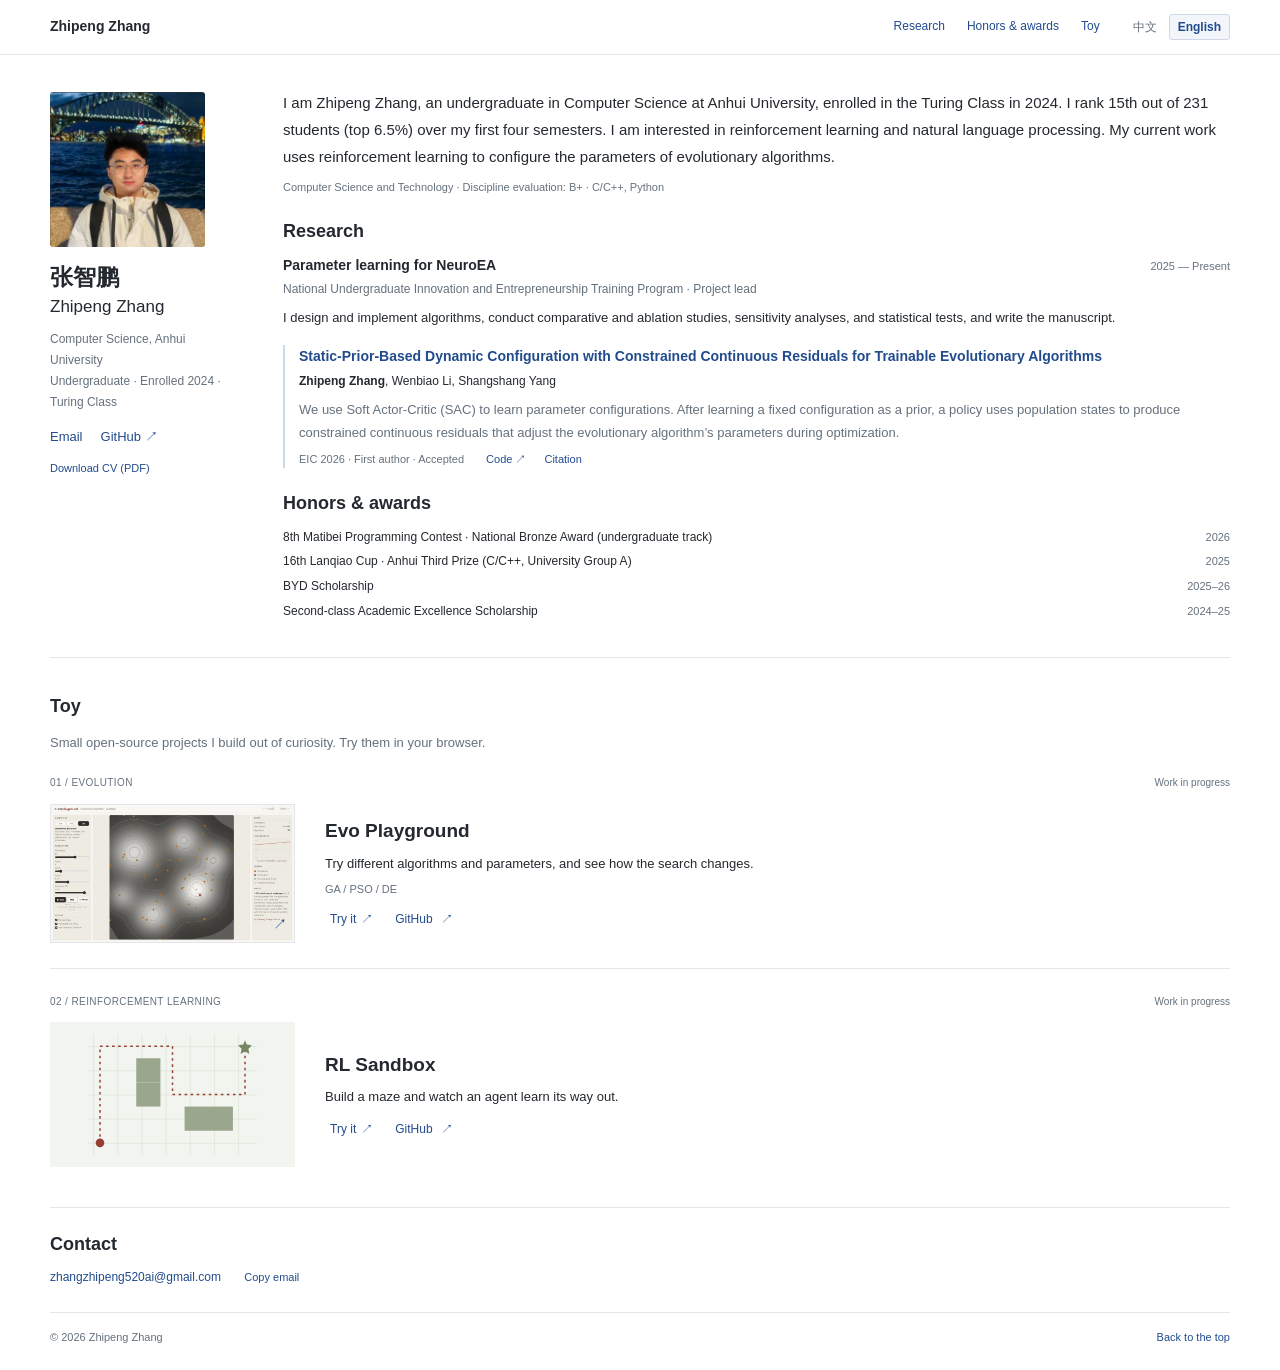
==== index.html @ 126d81da "Version portrait URL to refresh cached photos" ====
<!doctype html>
<html lang="zh-CN">
<head>
  <meta charset="utf-8">
  <meta name="viewport" content="width=device-width, initial-scale=1">
  <meta name="referrer" content="no-referrer">
  <meta http-equiv="Content-Security-Policy" content="default-src 'self'; script-src 'self'; style-src 'self'; img-src 'self' data:; font-src 'self'; connect-src 'none'; object-src 'none'; base-uri 'self'; form-action 'none'">
  <meta name="theme-color" content="#ffffff">
  <meta name="description" content="张智鹏，安徽大学计算机科学与技术专业本科生。研究兴趣为强化学习、进化计算与算法动态配置。">
  <meta property="og:title" content="张智鹏 · Zhipeng Zhang">
  <meta property="og:description" content="安徽大学本科生。强化学习、进化计算与算法动态配置。">
  <meta property="og:type" content="website">
  <title>张智鹏 · Zhipeng Zhang</title>
  <link rel="icon" type="image/svg+xml" href="assets/favicon.svg">
  <link rel="stylesheet" href="styles.css?v=20261019-copy">
  <script src="content.js?v=20261019-copy" defer></script>
  <script src="app.js?v=20261019-copy" defer></script>
</head>
<body id="top">
<a class="skip-link" href="#main" data-i18n="skip">跳到正文</a>
<header class="site-header"><div class="header-inner"><a href="#top" class="wordmark">Zhipeng Zhang</a><nav class="top-nav" aria-label="主导航" data-i18n-aria="navLabel"><a href="#research" data-i18n="navResearch">研究</a><a href="#journey" data-i18n="honorsTitle">荣誉与奖励</a><a href="#open-source" data-i18n="navOpenSource">Toy</a></nav><div class="language-switch" role="group" aria-label="语言 / Language"><button id="lang-zh" type="button" aria-pressed="false" lang="zh-CN">中文</button><button id="lang-en" type="button" aria-pressed="false" lang="en">English</button></div></div></header>
<main id="main" class="page-shell">
<div class="academic-overview">
<aside class="profile"><img src="assets/sydney.webp?v=3ae06d93da29" width="640" height="640" alt="张智鹏" class="portrait"><h1>张智鹏 <span>Zhipeng Zhang</span></h1><p data-i18n="profileRole">安徽大学 · 计算机科学与技术<br>2024 级本科生 · 图灵班</p><div class="profile-links"><a href="mailto:zhangzhipeng520ai@gmail.com">Email</a><a href="https://github.com/thinker-zzp" target="_blank" rel="noopener noreferrer">GitHub ↗</a></div><p class="cv-note"><a href="assets/cv.pdf" download="Zhipeng_Zhang_CV.pdf" data-i18n="cvDownload">下载简历（PDF）</a></p></aside>
<div class="academic-content">
<section id="about" aria-label="About"><p class="bio" data-i18n="compactBio">我是张智鹏，安徽大学计算机科学与技术专业 2024 级图灵班本科生，前四学期专业排名 15/231（前 6.5%）。我对强化学习和自然语言处理感兴趣，目前主要研究如何用强化学习为进化算法配置参数。</p><p class="minor" data-i18n="compactEducation">安徽大学计算机科学与技术学科评估 B+ · C/C++、Python</p></section>
<section id="research" class="chapter" aria-labelledby="research-title"><h2 id="research-title" data-i18n="researchTitle">科研经历</h2><div class="research-heading"><h3 data-i18n="projectTitle">类神经网络演化算法的参数学习研究</h3><span data-i18n="projectDate">2025 — 至今</span></div><p class="project-meta" data-i18n="projectDetail">国家级大学生创新创业训练计划项目 · 项目负责人</p><p data-i18n="compactResearch">我负责算法设计、实现与实验评估，开展对照与消融实验、参数敏感性分析及统计检验，并完成论文写作。</p>
<article id="paper-eic" class="publication-note"><h3 class="paper-title">Static-Prior-Based Dynamic Configuration with Constrained Continuous Residuals for Trainable Evolutionary Algorithms</h3><p class="authors"><strong>Zhipeng Zhang</strong>, Wenbiao Li, Shangshang Yang</p><p class="paper-summary" data-i18n="paperSummary">使用 Soft Actor-Critic（SAC）学习参数配置：先学习固定参数作为先验，再根据种群状态输出受约束的连续残差，在运行中动态调整进化算法的参数。</p><div class="paper-bottom"><span class="paper-status" data-i18n="paperStatus">EIC 2026 · 第一作者 · 已录用</span><div class="publication-links"><a href="https://github.com/thinker-zzp/CCR-DC" target="_blank" rel="noopener noreferrer"><span data-i18n="paperCode">代码</span> ↗</a><button type="button" id="citation-open" data-i18n="citationButton">引用信息</button></div></div></article></section>
<section id="journey" class="chapter" aria-labelledby="honors-title"><h2 id="honors-title" data-i18n="honorsTitle">荣誉与奖励</h2><ul class="compact-awards"><li><span data-i18n="awardMatibei">第八届码蹄杯程序设计大赛 · 国赛铜奖（本科院校赛道）</span><time>2026</time></li><li><span data-i18n="awardLanqiao">第十六届蓝桥杯 · 安徽赛区三等奖（C/C++ 大学 A 组）</span><time>2025</time></li><li><span data-i18n="awardByd">比亚迪奖学金</span><time>2025–26</time></li><li><span data-i18n="awardAcademic">学习优秀二等奖学金</span><time>2024–25</time></li></ul></section>
</div></div>
    <section id="open-source" class="chapter" aria-labelledby="open-source-title">
      <div class="chapter-label"><h2 id="open-source-title" data-i18n="openSourceTitle">Toy</h2></div>
      <div class="chapter-content">
        <p class="open-source-intro" data-i18n="openSourceIntro">一些出于兴趣做的开源小项目，可以直接在浏览器里试用。</p>
        <article class="work-entry playground-work">
          <div class="work-kicker"><span>01 / EVOLUTION</span><span class="work-progress" data-i18n="evoStatus">持续改进中</span></div>
          <div class="playground-layout">
            <a class="playground-preview" href="https://thinker-zzp.github.io/evo-playground/" aria-label="打开 Evo Playground 演示" data-i18n-aria="evoOpen"><img src="assets/evo-playground.webp" width="960" height="540" loading="lazy" decoding="async" alt="Evo Playground 的算法演示界面" data-i18n-alt="evoImageAlt"><span class="preview-arrow" aria-hidden="true">↗</span></a>
            <div class="playground-copy">
              <h3 class="work-title">Evo Playground</h3>
              <p class="work-description" data-i18n="evoDescription">换个算法，调调参数，看看搜索过程有什么不同。</p>
              <p class="work-meta">GA / PSO / DE</p>
              <div class="work-links"><a class="demo-link" href="https://thinker-zzp.github.io/evo-playground/"><span data-i18n="evoDemo">试一试</span><span aria-hidden="true">↗</span></a><a href="https://github.com/thinker-zzp/evo-playground" target="_blank" rel="noopener noreferrer">GitHub <span aria-hidden="true">↗</span></a></div>
            </div>
          </div>
        </article>
        <article id="rl-game" class="work-entry rl-work">
          <div class="work-kicker"><span>02 / REINFORCEMENT LEARNING</span><span class="work-progress" data-i18n="rlStatus">持续改进中</span></div>
          <div class="rl-game-layout">
            <a class="rl-preview" href="https://thinker-zzp.github.io/rl-sandbox/" aria-label="打开 RL Sandbox" data-i18n-aria="rlOpen"><svg viewBox="0 0 240 168" aria-hidden="true"><defs><pattern id="rl-grid" width="28" height="28" patternUnits="userSpaceOnUse"><path d="M28 0H0V28" fill="none" stroke="#d0d6c6" stroke-width="1"/></pattern></defs><rect x="22" y="14" width="196" height="140" fill="url(#rl-grid)"/><g fill="#9ba78d"><rect x="78" y="42" width="28" height="28"/><rect x="78" y="70" width="28" height="28"/><rect x="134" y="98" width="56" height="28"/></g><path d="M36 140V28H120V84H204V28" fill="none" stroke="#973e32" stroke-width="1.7" stroke-dasharray="3 4"/><circle cx="36" cy="140" r="5" fill="#973e32"/><path d="m204 21 2 5 6 1-4 4 1 6-5-3-5 3 1-6-4-4 6-1z" fill="#788763"/></svg></a>
            <div><h3 class="work-title">RL Sandbox</h3><p class="work-description" data-i18n="rlDescription">搭个迷宫，看智能体一步步学会走出去。</p><div class="work-links"><a class="demo-link" href="https://thinker-zzp.github.io/rl-sandbox/"><span data-i18n="evoDemo">试一试</span><span aria-hidden="true">↗</span></a><a href="https://github.com/thinker-zzp/rl-sandbox" target="_blank" rel="noopener noreferrer">GitHub <span aria-hidden="true">↗</span></a></div></div>
          </div>
        </article>
      </div>
    </section>

<section id="contact"><h2 data-i18n="contactTitle">联系</h2><p><a href="mailto:zhangzhipeng520ai@gmail.com">zhangzhipeng520ai@gmail.com</a> <button type="button" id="copy-email" data-i18n="copyEmail">复制邮箱</button></p></section></main><footer class="site-footer page-shell">© <span data-current-year>2026</span> Zhipeng Zhang <a href="#top" data-i18n="backTop">回到开头</a></footer>  <dialog id="citation-dialog" aria-labelledby="citation-title"><div class="dialog-heading"><h2 id="citation-title" data-i18n="citationTitle">引用信息</h2><button id="citation-close" type="button" aria-label="关闭" data-i18n-aria="closeDialog">×</button></div><p class="citation-note" data-i18n="citationNote">论文已录用，卷页与 DOI 将在正式出版后补充。</p><pre id="citation-text" tabindex="0">Zhang, Z., Li, W., &amp; Yang, S. (2026). Static-Prior-Based Dynamic Configuration with Constrained Continuous Residuals for Trainable Evolutionary Algorithms. EIC 2026. Accepted.</pre><button class="solid-button" type="button" id="copy-citation" data-i18n="copyCitation">复制引用</button></dialog>
  <div class="toast" id="toast" role="status" aria-live="polite"></div>
</body>
</html>
---- styles.css ----
:root{--ink:#24292f;--muted:#65717d;--accent:#224b8d;--line:#e2e6ea;--paper:#fff;--sans:Arial,"Microsoft YaHei","PingFang SC",sans-serif}*{box-sizing:border-box}html{scroll-behavior:smooth;scroll-padding-top:65px}body{margin:0;background:var(--paper);color:var(--ink);font:14px/1.65 var(--sans)}a{color:var(--accent);text-decoration:none}a:hover{text-decoration:underline}button{font:inherit;color:var(--accent);background:none;border:0;padding:0;cursor:pointer}button:hover{text-decoration:underline}a:focus-visible,button:focus-visible{outline:2px solid var(--accent);outline-offset:4px}h1,h2,h3,p,figure{margin:0}h2{font-size:18px;font-weight:600;line-height:1.4;margin-bottom:11px}h3{font-size:14px;font-weight:600;line-height:1.55}.page-shell,.header-inner{width:min(1180px,calc(100% - 72px));margin:auto}.site-header{border-bottom:1px solid var(--line);background:#fff}.header-inner{display:flex;align-items:center;gap:24px;min-height:54px}.wordmark{font-size:14px;color:var(--ink);font-weight:600}.top-nav{display:flex;gap:22px;margin-left:auto;font-size:12px}.language-switch{font-size:12px;color:var(--muted);white-space:nowrap}.language-switch .selected{color:var(--accent);font-weight:bold}.academic-overview{display:grid;grid-template-columns:185px minmax(0,1fr);gap:48px;padding:34px 0 35px;min-height:0}.profile{padding-top:3px}.portrait{width:155px;height:174px;object-fit:cover;object-position:58% 51%;border-radius:3px;display:block;margin-bottom:15px}.profile h1{font-size:23px;line-height:1.35;margin-bottom:10px}.profile h1 span{display:block;font-size:17px;font-weight:400;margin-top:3px}.profile p{font-size:12px;color:var(--muted);white-space:pre-line;line-height:1.75}.profile-links{display:flex;gap:18px;margin-top:13px;font-size:13px}.profile p.cv-note{margin-top:12px;font-size:11px}.bio{font-size:15px;line-height:1.8}.minor{font-size:11px;color:var(--muted);margin-top:8px}.academic-content .chapter{margin-top:23px}.research-heading{display:flex;justify-content:space-between;gap:20px;align-items:baseline}.research-heading>span{font-size:11px;white-space:nowrap;color:var(--muted)}.project-meta{color:var(--muted);font-size:12px;margin:3px 0 7px}#research>p:not(.project-meta){font-size:13px;line-height:1.75}.publication-note{margin-top:15px;padding-left:14px;border-left:2px solid #ccd8e8}.paper-title{font-size:14px;line-height:1.6;color:var(--accent);font-weight:600}.authors{font-size:12px;margin-top:5px}.paper-bottom{display:flex;align-items:center;flex-wrap:wrap;gap:8px 22px;margin-top:6px;font-size:11px}.paper-status{color:var(--muted)}.publication-links{display:flex;gap:18px}.publication-links button{font-size:11px}.compact-awards{margin:0;padding:0;list-style:none;font-size:12px;line-height:1.65}.compact-awards li{display:flex;justify-content:space-between;gap:18px;margin-top:5px}.compact-awards time{font-size:11px;color:var(--muted);white-space:nowrap}.chapter{scroll-margin-top:30px}#open-source{border-top:1px solid var(--line);padding:36px 0 40px}.chapter-label{margin-bottom:13px}.open-source-intro{font-size:13px;color:var(--muted);margin-bottom:22px}.chapter-content{min-width:0}.work-entry+.work-entry{border-top:1px solid var(--line);margin-top:25px;padding-top:25px}.work-kicker{display:flex;justify-content:space-between;color:var(--muted);font-size:10px;letter-spacing:.4px;margin-bottom:12px}.work-progress{letter-spacing:0}.playground-layout,.rl-game-layout{display:grid;grid-template-columns:245px minmax(0,1fr);gap:30px;align-items:center}.playground-preview{display:block;position:relative}.playground-preview img{display:block;width:100%;height:auto;border:1px solid var(--line)}.preview-arrow{position:absolute;right:8px;bottom:6px}.work-title{font-size:19px}.work-description{font-size:13px;margin-top:7px}.work-meta{font-size:11px;color:var(--muted);margin-top:6px}.work-links{display:flex;gap:22px;font-size:12px;margin-top:12px}.work-links span{margin-left:5px}.rl-preview{display:block;background:#f2f5ef}.rl-preview svg{display:block;width:100%;height:145px}.personal-chapter{padding:30px 0;border-top:1px solid var(--line)}.life-photo{display:flex;align-items:flex-end;gap:24px}.life-photo-frame{max-width:190px}.life-photo img{display:block;width:100%;height:auto;border-radius:3px}.life-photo time{font-size:11px;color:var(--muted)}.life-photo h3{font-size:17px;margin:6px 0}.life-photo figcaption p{font-size:12px;color:var(--muted)}#contact{padding:24px 0;border-top:1px solid var(--line)}#contact p{font-size:12px}#copy-email{margin-left:20px;font-size:11px}.site-footer{padding:15px 0 24px;font-size:11px;color:var(--muted);border-top:1px solid var(--line)}.site-footer>a{float:right}.skip-link{position:absolute;top:-60px;left:20px;padding:8px;background:white;z-index:3}.skip-link:focus{top:8px}dialog{border:1px solid var(--line);border-radius:4px;padding:25px;max-width:min(620px,90vw);color:var(--ink)}dialog::backdrop{background:#0005}.dialog-heading{display:flex;justify-content:space-between;gap:25px}.dialog-heading button{font-size:24px}.citation-note{font-size:12px;color:var(--muted);margin:10px 0}pre{font:12px/1.7 var(--sans);white-space:pre-wrap;overflow-wrap:anywhere}.solid-button{margin-top:15px}.toast{position:fixed;left:50%;bottom:24px;transform:translateX(-50%);background:#24292f;color:white;padding:9px 18px;font-size:12px;border-radius:3px;opacity:0;pointer-events:none}.toast.visible{opacity:1}html[lang="zh-CN"] .bio{font-size:15px;line-height:1.9}@media(min-width:900px) and (max-height:780px){.academic-overview{padding-top:23px;gap:40px}.academic-content .chapter{margin-top:17px}.bio{font-size:14px;line-height:1.7}h2{font-size:17px;margin-bottom:8px}.publication-note{margin-top:11px}.compact-awards li{margin-top:3px}}@media(max-width:760px){.page-shell,.header-inner{width:calc(100% - 36px)}.header-inner{gap:15px}.top-nav{gap:13px;font-size:11px}.wordmark{font-size:12px}.academic-overview{grid-template-columns:1fr;gap:24px;padding:27px 0;min-height:0}.profile{display:grid;grid-template-columns:100px 1fr;gap:0 20px}.portrait{width:100px;height:120px;grid-row:1/5;margin:0}.profile h1{font-size:21px;margin-bottom:5px}.profile h1 span{display:inline;font-size:15px;margin-left:8px}.profile p{font-size:11px}.profile-links{margin-top:7px;font-size:12px}.profile p.cv-note{margin-top:5px}.bio{font-size:14px}.academic-content .chapter{margin-top:23px}.playground-layout,.rl-game-layout{grid-template-columns:150px 1fr;gap:20px}.research-heading{gap:10px}.work-title{font-size:17px}.work-description{font-size:12px}}@media(max-width:420px){.top-nav a:nth-child(2){display:none}.playground-layout,.rl-game-layout{grid-template-columns:1fr}.playground-preview,.rl-preview{max-width:270px}.profile h1 span{display:block;margin-left:0}.profile{gap:0 15px}.compact-awards{font-size:11px}.bio{font-size:14px}.research-heading{flex-wrap:wrap;gap:2px}.research-heading>span{font-size:10px}}@media(prefers-reduced-motion:reduce){html{scroll-behavior:auto}}@media print{.site-header,#open-source,#life,#contact,.site-footer,dialog,.toast,.skip-link{display:none}.page-shell{width:100%}.academic-overview{min-height:0;padding:0;gap:25px;grid-template-columns:150px 1fr}.portrait{width:120px;height:140px}a{color:inherit}}

/* Explicit language selection and the user-provided square portrait. */
.language-switch{display:flex;gap:3px;align-items:center}.language-switch button{font-size:12px;color:var(--muted);padding:4px 8px;border:1px solid transparent;border-radius:3px;line-height:1.4}.language-switch button[aria-pressed="true"]{color:var(--accent);border-color:#ced8e6;background:#f2f5fa;font-weight:600}.portrait{height:155px;object-position:center}@media(max-width:760px){.portrait{height:100px}.language-switch button{font-size:11px;padding:4px 6px}.header-inner{gap:12px}.top-nav{gap:12px}}

/* Let content determine section height; scale reading size on larger desktops. */
@media(min-width:1600px){
.page-shell,.header-inner{width:min(1280px,calc(100% - 112px))}
.academic-overview{grid-template-columns:205px minmax(0,1fr);gap:56px;padding:42px 0 38px}
.portrait{width:175px;height:175px}
.bio,html[lang="zh-CN"] .bio{font-size:17px;line-height:1.85}
.minor{font-size:12px}.profile p{font-size:13px}.profile h1{font-size:25px}
h2{font-size:21px}h3{font-size:16px}
.academic-content .chapter{margin-top:28px}
#research>p:not(.project-meta){font-size:15px;line-height:1.8}
.project-meta{font-size:13px}.paper-title{font-size:16px}.authors{font-size:13px}
.paper-bottom,.publication-links button{font-size:12px}
.compact-awards{font-size:14px}.compact-awards li{margin-top:7px}
.compact-awards time{font-size:12px}.top-nav{font-size:13px}
}

.paper-summary{font-size:13px;line-height:1.75;color:var(--muted);margin-top:7px}@media(min-width:1600px){.paper-summary{font-size:14px}}
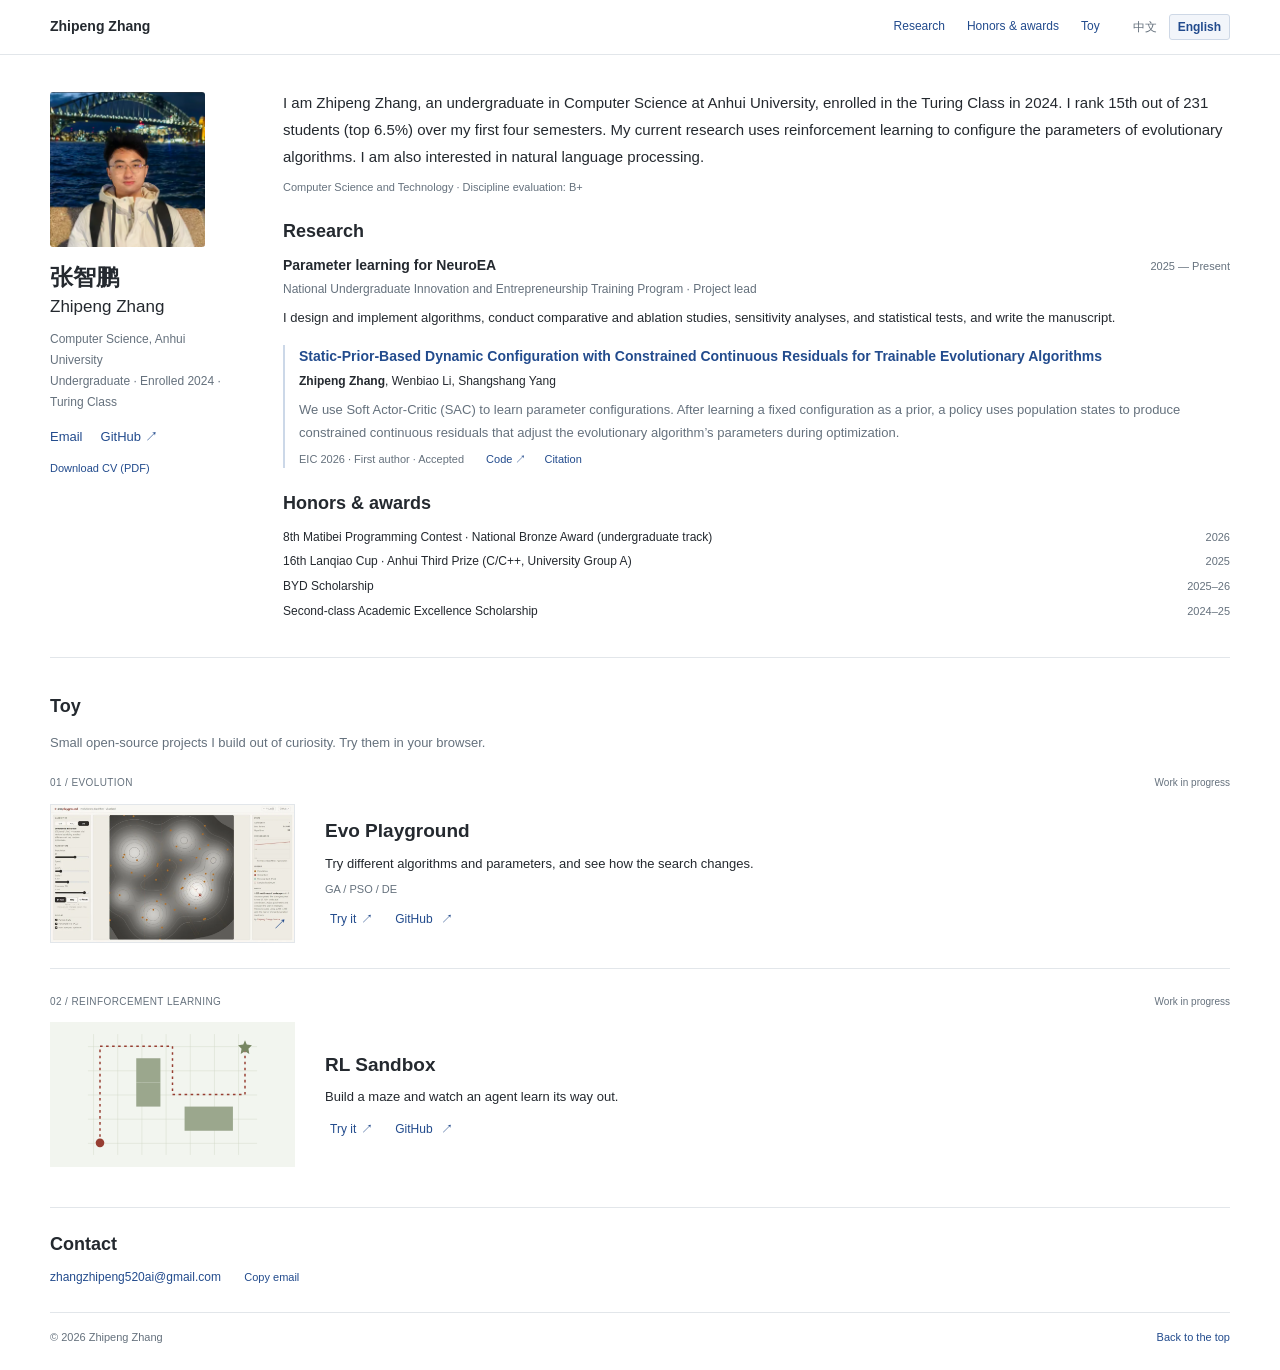
==== commit e02264f6: "Simplify profile details and place NLP interest last" ====
--- a/index.html
+++ b/index.html
@@ -12,9 +12,9 @@
   <meta property="og:type" content="website">
   <title>张智鹏 · Zhipeng Zhang</title>
   <link rel="icon" type="image/svg+xml" href="assets/favicon.svg">
-  <link rel="stylesheet" href="styles.css?v=20261019-copy">
-  <script src="content.js?v=20261019-copy" defer></script>
-  <script src="app.js?v=20261019-copy" defer></script>
+  <link rel="stylesheet" href="styles.css?v=20261019-bio">
+  <script src="content.js?v=20261019-bio" defer></script>
+  <script src="app.js?v=20261019-bio" defer></script>
 </head>
 <body id="top">
 <a class="skip-link" href="#main" data-i18n="skip">跳到正文</a>
@@ -23,7 +23,7 @@
 <div class="academic-overview">
 <aside class="profile"><img src="assets/sydney.webp?v=3ae06d93da29" width="640" height="640" alt="张智鹏" class="portrait"><h1>张智鹏 <span>Zhipeng Zhang</span></h1><p data-i18n="profileRole">安徽大学 · 计算机科学与技术<br>2024 级本科生 · 图灵班</p><div class="profile-links"><a href="mailto:zhangzhipeng520ai@gmail.com">Email</a><a href="https://github.com/thinker-zzp" target="_blank" rel="noopener noreferrer">GitHub ↗</a></div><p class="cv-note"><a href="assets/cv.pdf" download="Zhipeng_Zhang_CV.pdf" data-i18n="cvDownload">下载简历（PDF）</a></p></aside>
 <div class="academic-content">
-<section id="about" aria-label="About"><p class="bio" data-i18n="compactBio">我是张智鹏，安徽大学计算机科学与技术专业 2024 级图灵班本科生，前四学期专业排名 15/231（前 6.5%）。我对强化学习和自然语言处理感兴趣，目前主要研究如何用强化学习为进化算法配置参数。</p><p class="minor" data-i18n="compactEducation">安徽大学计算机科学与技术学科评估 B+ · C/C++、Python</p></section>
+<section id="about" aria-label="About"><p class="bio" data-i18n="compactBio">我是张智鹏，安徽大学计算机科学与技术专业 2024 级图灵班本科生，前四学期专业排名 15/231（前 6.5%）。我目前主要研究如何用强化学习为进化算法配置参数。此外，我还对自然语言处理感兴趣。</p><p class="minor" data-i18n="compactEducation">安徽大学计算机科学与技术学科评估 B+</p></section>
 <section id="research" class="chapter" aria-labelledby="research-title"><h2 id="research-title" data-i18n="researchTitle">科研经历</h2><div class="research-heading"><h3 data-i18n="projectTitle">类神经网络演化算法的参数学习研究</h3><span data-i18n="projectDate">2025 — 至今</span></div><p class="project-meta" data-i18n="projectDetail">国家级大学生创新创业训练计划项目 · 项目负责人</p><p data-i18n="compactResearch">我负责算法设计、实现与实验评估，开展对照与消融实验、参数敏感性分析及统计检验，并完成论文写作。</p>
 <article id="paper-eic" class="publication-note"><h3 class="paper-title">Static-Prior-Based Dynamic Configuration with Constrained Continuous Residuals for Trainable Evolutionary Algorithms</h3><p class="authors"><strong>Zhipeng Zhang</strong>, Wenbiao Li, Shangshang Yang</p><p class="paper-summary" data-i18n="paperSummary">使用 Soft Actor-Critic（SAC）学习参数配置：先学习固定参数作为先验，再根据种群状态输出受约束的连续残差，在运行中动态调整进化算法的参数。</p><div class="paper-bottom"><span class="paper-status" data-i18n="paperStatus">EIC 2026 · 第一作者 · 已录用</span><div class="publication-links"><a href="https://github.com/thinker-zzp/CCR-DC" target="_blank" rel="noopener noreferrer"><span data-i18n="paperCode">代码</span> ↗</a><button type="button" id="citation-open" data-i18n="citationButton">引用信息</button></div></div></article></section>
 <section id="journey" class="chapter" aria-labelledby="honors-title"><h2 id="honors-title" data-i18n="honorsTitle">荣誉与奖励</h2><ul class="compact-awards"><li><span data-i18n="awardMatibei">第八届码蹄杯程序设计大赛 · 国赛铜奖（本科院校赛道）</span><time>2026</time></li><li><span data-i18n="awardLanqiao">第十六届蓝桥杯 · 安徽赛区三等奖（C/C++ 大学 A 组）</span><time>2025</time></li><li><span data-i18n="awardByd">比亚迪奖学金</span><time>2025–26</time></li><li><span data-i18n="awardAcademic">学习优秀二等奖学金</span><time>2024–25</time></li></ul></section>
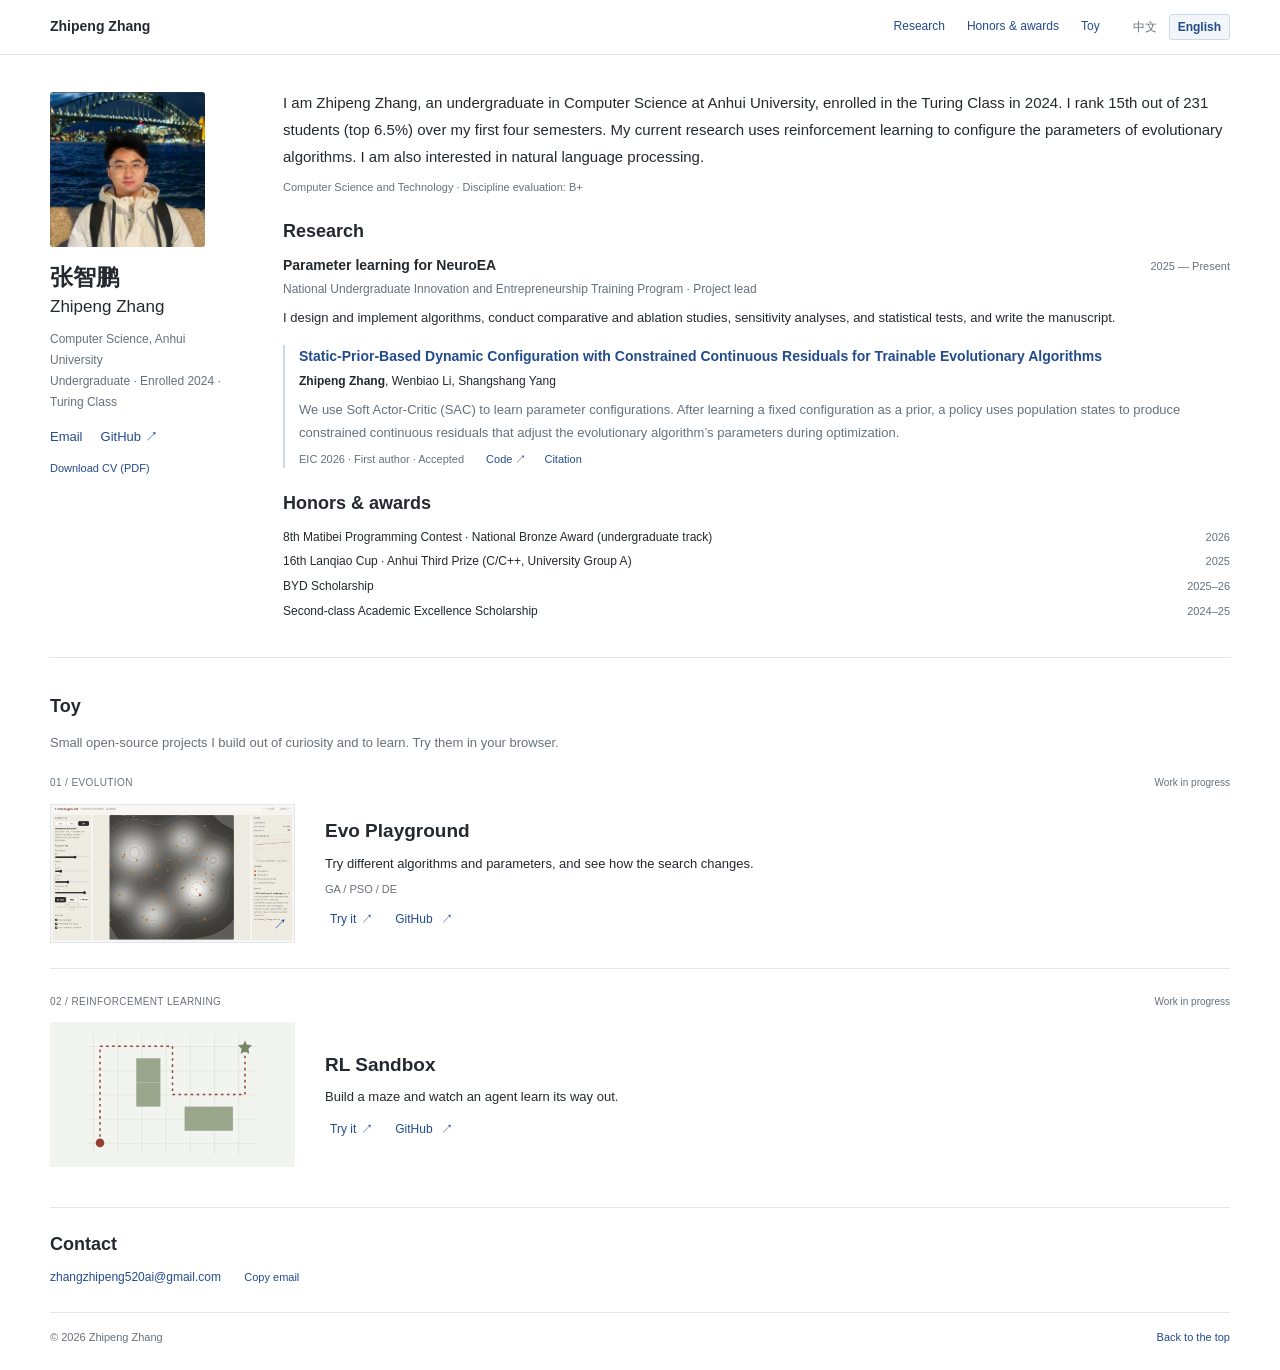
==== commit 08cb2dce: "Mention learning motivation for Toy projects" ====
--- a/index.html
+++ b/index.html
@@ -12,9 +12,9 @@
   <meta property="og:type" content="website">
   <title>张智鹏 · Zhipeng Zhang</title>
   <link rel="icon" type="image/svg+xml" href="assets/favicon.svg">
-  <link rel="stylesheet" href="styles.css?v=20261019-bio">
-  <script src="content.js?v=20261019-bio" defer></script>
-  <script src="app.js?v=20261019-bio" defer></script>
+  <link rel="stylesheet" href="styles.css?v=20261019-toy-copy">
+  <script src="content.js?v=20261019-toy-copy" defer></script>
+  <script src="app.js?v=20261019-toy-copy" defer></script>
 </head>
 <body id="top">
 <a class="skip-link" href="#main" data-i18n="skip">跳到正文</a>
@@ -31,7 +31,7 @@
     <section id="open-source" class="chapter" aria-labelledby="open-source-title">
       <div class="chapter-label"><h2 id="open-source-title" data-i18n="openSourceTitle">Toy</h2></div>
       <div class="chapter-content">
-        <p class="open-source-intro" data-i18n="openSourceIntro">一些出于兴趣做的开源小项目，可以直接在浏览器里试用。</p>
+        <p class="open-source-intro" data-i18n="openSourceIntro">一些出于兴趣和学习目的做的开源小项目，可以直接在浏览器里试用。</p>
         <article class="work-entry playground-work">
           <div class="work-kicker"><span>01 / EVOLUTION</span><span class="work-progress" data-i18n="evoStatus">持续改进中</span></div>
           <div class="playground-layout">
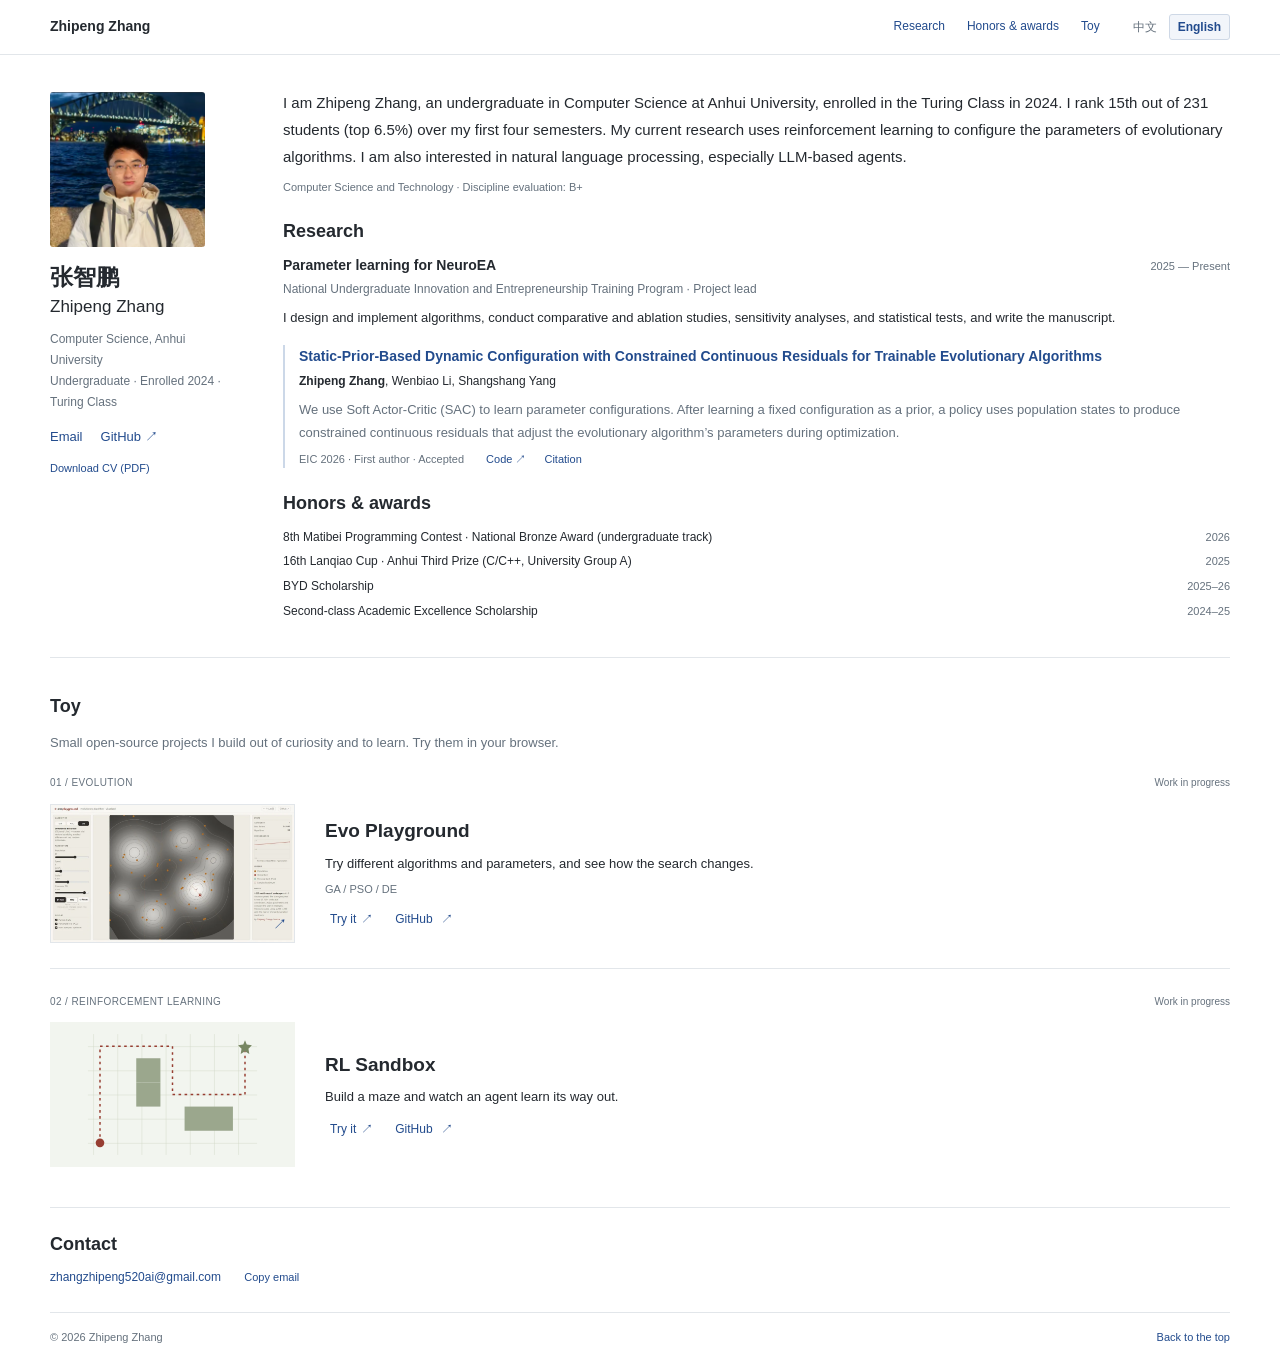
==== commit 4f7512c2: "Add interest in LLM-based agents" ====
--- a/index.html
+++ b/index.html
@@ -12,9 +12,9 @@
   <meta property="og:type" content="website">
   <title>张智鹏 · Zhipeng Zhang</title>
   <link rel="icon" type="image/svg+xml" href="assets/favicon.svg">
-  <link rel="stylesheet" href="styles.css?v=20261019-toy-copy">
-  <script src="content.js?v=20261019-toy-copy" defer></script>
-  <script src="app.js?v=20261019-toy-copy" defer></script>
+  <link rel="stylesheet" href="styles.css?v=20261019-agents">
+  <script src="content.js?v=20261019-agents" defer></script>
+  <script src="app.js?v=20261019-agents" defer></script>
 </head>
 <body id="top">
 <a class="skip-link" href="#main" data-i18n="skip">跳到正文</a>
@@ -23,7 +23,7 @@
 <div class="academic-overview">
 <aside class="profile"><img src="assets/sydney.webp?v=3ae06d93da29" width="640" height="640" alt="张智鹏" class="portrait"><h1>张智鹏 <span>Zhipeng Zhang</span></h1><p data-i18n="profileRole">安徽大学 · 计算机科学与技术<br>2024 级本科生 · 图灵班</p><div class="profile-links"><a href="mailto:zhangzhipeng520ai@gmail.com">Email</a><a href="https://github.com/thinker-zzp" target="_blank" rel="noopener noreferrer">GitHub ↗</a></div><p class="cv-note"><a href="assets/cv.pdf" download="Zhipeng_Zhang_CV.pdf" data-i18n="cvDownload">下载简历（PDF）</a></p></aside>
 <div class="academic-content">
-<section id="about" aria-label="About"><p class="bio" data-i18n="compactBio">我是张智鹏，安徽大学计算机科学与技术专业 2024 级图灵班本科生，前四学期专业排名 15/231（前 6.5%）。我目前主要研究如何用强化学习为进化算法配置参数。此外，我还对自然语言处理感兴趣。</p><p class="minor" data-i18n="compactEducation">安徽大学计算机科学与技术学科评估 B+</p></section>
+<section id="about" aria-label="About"><p class="bio" data-i18n="compactBio">我是张智鹏，安徽大学计算机科学与技术专业 2024 级图灵班本科生，前四学期专业排名 15/231（前 6.5%）。我目前主要研究如何用强化学习为进化算法配置参数。此外，我还对自然语言处理感兴趣，尤其是大语言模型智能体（LLM Agents）。</p><p class="minor" data-i18n="compactEducation">安徽大学计算机科学与技术学科评估 B+</p></section>
 <section id="research" class="chapter" aria-labelledby="research-title"><h2 id="research-title" data-i18n="researchTitle">科研经历</h2><div class="research-heading"><h3 data-i18n="projectTitle">类神经网络演化算法的参数学习研究</h3><span data-i18n="projectDate">2025 — 至今</span></div><p class="project-meta" data-i18n="projectDetail">国家级大学生创新创业训练计划项目 · 项目负责人</p><p data-i18n="compactResearch">我负责算法设计、实现与实验评估，开展对照与消融实验、参数敏感性分析及统计检验，并完成论文写作。</p>
 <article id="paper-eic" class="publication-note"><h3 class="paper-title">Static-Prior-Based Dynamic Configuration with Constrained Continuous Residuals for Trainable Evolutionary Algorithms</h3><p class="authors"><strong>Zhipeng Zhang</strong>, Wenbiao Li, Shangshang Yang</p><p class="paper-summary" data-i18n="paperSummary">使用 Soft Actor-Critic（SAC）学习参数配置：先学习固定参数作为先验，再根据种群状态输出受约束的连续残差，在运行中动态调整进化算法的参数。</p><div class="paper-bottom"><span class="paper-status" data-i18n="paperStatus">EIC 2026 · 第一作者 · 已录用</span><div class="publication-links"><a href="https://github.com/thinker-zzp/CCR-DC" target="_blank" rel="noopener noreferrer"><span data-i18n="paperCode">代码</span> ↗</a><button type="button" id="citation-open" data-i18n="citationButton">引用信息</button></div></div></article></section>
 <section id="journey" class="chapter" aria-labelledby="honors-title"><h2 id="honors-title" data-i18n="honorsTitle">荣誉与奖励</h2><ul class="compact-awards"><li><span data-i18n="awardMatibei">第八届码蹄杯程序设计大赛 · 国赛铜奖（本科院校赛道）</span><time>2026</time></li><li><span data-i18n="awardLanqiao">第十六届蓝桥杯 · 安徽赛区三等奖（C/C++ 大学 A 组）</span><time>2025</time></li><li><span data-i18n="awardByd">比亚迪奖学金</span><time>2025–26</time></li><li><span data-i18n="awardAcademic">学习优秀二等奖学金</span><time>2024–25</time></li></ul></section>
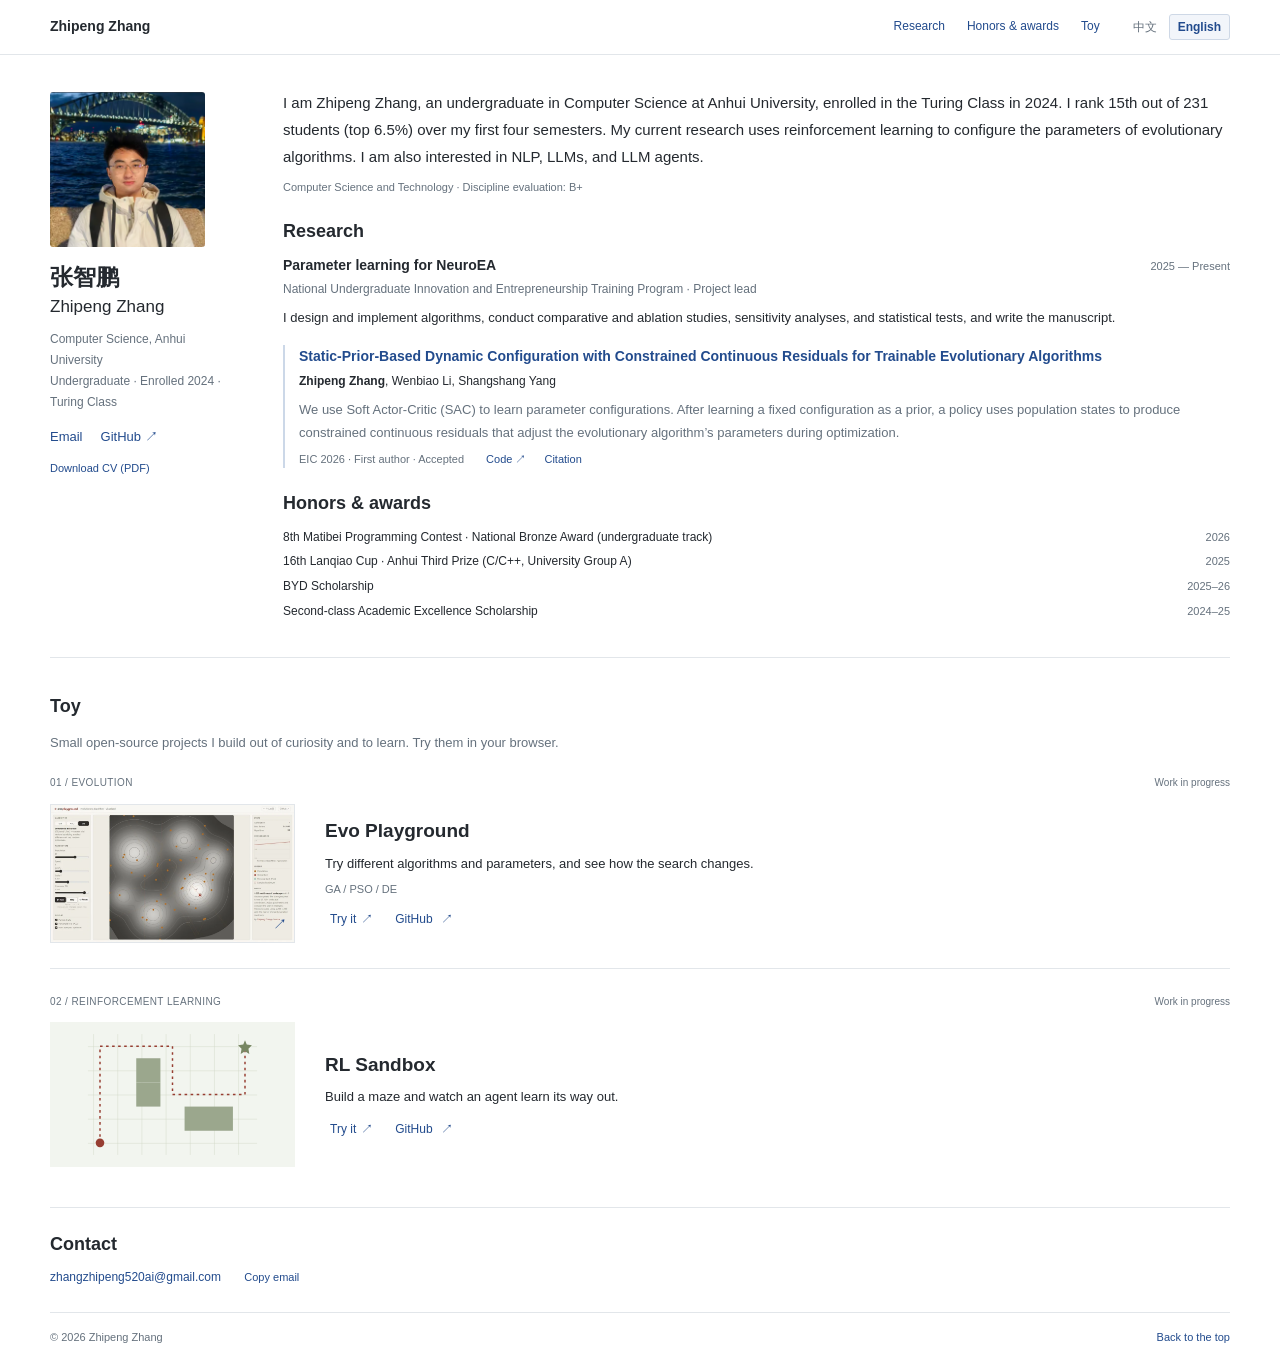
==== commit ce846081: "Use concise NLP and LLM interest wording" ====
--- a/index.html
+++ b/index.html
@@ -12,9 +12,9 @@
   <meta property="og:type" content="website">
   <title>张智鹏 · Zhipeng Zhang</title>
   <link rel="icon" type="image/svg+xml" href="assets/favicon.svg">
-  <link rel="stylesheet" href="styles.css?v=20261019-agents">
-  <script src="content.js?v=20261019-agents" defer></script>
-  <script src="app.js?v=20261019-agents" defer></script>
+  <link rel="stylesheet" href="styles.css?v=20261019-interests">
+  <script src="content.js?v=20261019-interests" defer></script>
+  <script src="app.js?v=20261019-interests" defer></script>
 </head>
 <body id="top">
 <a class="skip-link" href="#main" data-i18n="skip">跳到正文</a>
@@ -23,7 +23,7 @@
 <div class="academic-overview">
 <aside class="profile"><img src="assets/sydney.webp?v=3ae06d93da29" width="640" height="640" alt="张智鹏" class="portrait"><h1>张智鹏 <span>Zhipeng Zhang</span></h1><p data-i18n="profileRole">安徽大学 · 计算机科学与技术<br>2024 级本科生 · 图灵班</p><div class="profile-links"><a href="mailto:zhangzhipeng520ai@gmail.com">Email</a><a href="https://github.com/thinker-zzp" target="_blank" rel="noopener noreferrer">GitHub ↗</a></div><p class="cv-note"><a href="assets/cv.pdf" download="Zhipeng_Zhang_CV.pdf" data-i18n="cvDownload">下载简历（PDF）</a></p></aside>
 <div class="academic-content">
-<section id="about" aria-label="About"><p class="bio" data-i18n="compactBio">我是张智鹏，安徽大学计算机科学与技术专业 2024 级图灵班本科生，前四学期专业排名 15/231（前 6.5%）。我目前主要研究如何用强化学习为进化算法配置参数。此外，我还对自然语言处理感兴趣，尤其是大语言模型智能体（LLM Agents）。</p><p class="minor" data-i18n="compactEducation">安徽大学计算机科学与技术学科评估 B+</p></section>
+<section id="about" aria-label="About"><p class="bio" data-i18n="compactBio">我是张智鹏，安徽大学计算机科学与技术专业 2024 级图灵班本科生，前四学期专业排名 15/231（前 6.5%）。我目前主要研究如何用强化学习为进化算法配置参数。此外，我还对 NLP、LLM 和 LLM Agents 感兴趣。</p><p class="minor" data-i18n="compactEducation">安徽大学计算机科学与技术学科评估 B+</p></section>
 <section id="research" class="chapter" aria-labelledby="research-title"><h2 id="research-title" data-i18n="researchTitle">科研经历</h2><div class="research-heading"><h3 data-i18n="projectTitle">类神经网络演化算法的参数学习研究</h3><span data-i18n="projectDate">2025 — 至今</span></div><p class="project-meta" data-i18n="projectDetail">国家级大学生创新创业训练计划项目 · 项目负责人</p><p data-i18n="compactResearch">我负责算法设计、实现与实验评估，开展对照与消融实验、参数敏感性分析及统计检验，并完成论文写作。</p>
 <article id="paper-eic" class="publication-note"><h3 class="paper-title">Static-Prior-Based Dynamic Configuration with Constrained Continuous Residuals for Trainable Evolutionary Algorithms</h3><p class="authors"><strong>Zhipeng Zhang</strong>, Wenbiao Li, Shangshang Yang</p><p class="paper-summary" data-i18n="paperSummary">使用 Soft Actor-Critic（SAC）学习参数配置：先学习固定参数作为先验，再根据种群状态输出受约束的连续残差，在运行中动态调整进化算法的参数。</p><div class="paper-bottom"><span class="paper-status" data-i18n="paperStatus">EIC 2026 · 第一作者 · 已录用</span><div class="publication-links"><a href="https://github.com/thinker-zzp/CCR-DC" target="_blank" rel="noopener noreferrer"><span data-i18n="paperCode">代码</span> ↗</a><button type="button" id="citation-open" data-i18n="citationButton">引用信息</button></div></div></article></section>
 <section id="journey" class="chapter" aria-labelledby="honors-title"><h2 id="honors-title" data-i18n="honorsTitle">荣誉与奖励</h2><ul class="compact-awards"><li><span data-i18n="awardMatibei">第八届码蹄杯程序设计大赛 · 国赛铜奖（本科院校赛道）</span><time>2026</time></li><li><span data-i18n="awardLanqiao">第十六届蓝桥杯 · 安徽赛区三等奖（C/C++ 大学 A 组）</span><time>2025</time></li><li><span data-i18n="awardByd">比亚迪奖学金</span><time>2025–26</time></li><li><span data-i18n="awardAcademic">学习优秀二等奖学金</span><time>2024–25</time></li></ul></section>
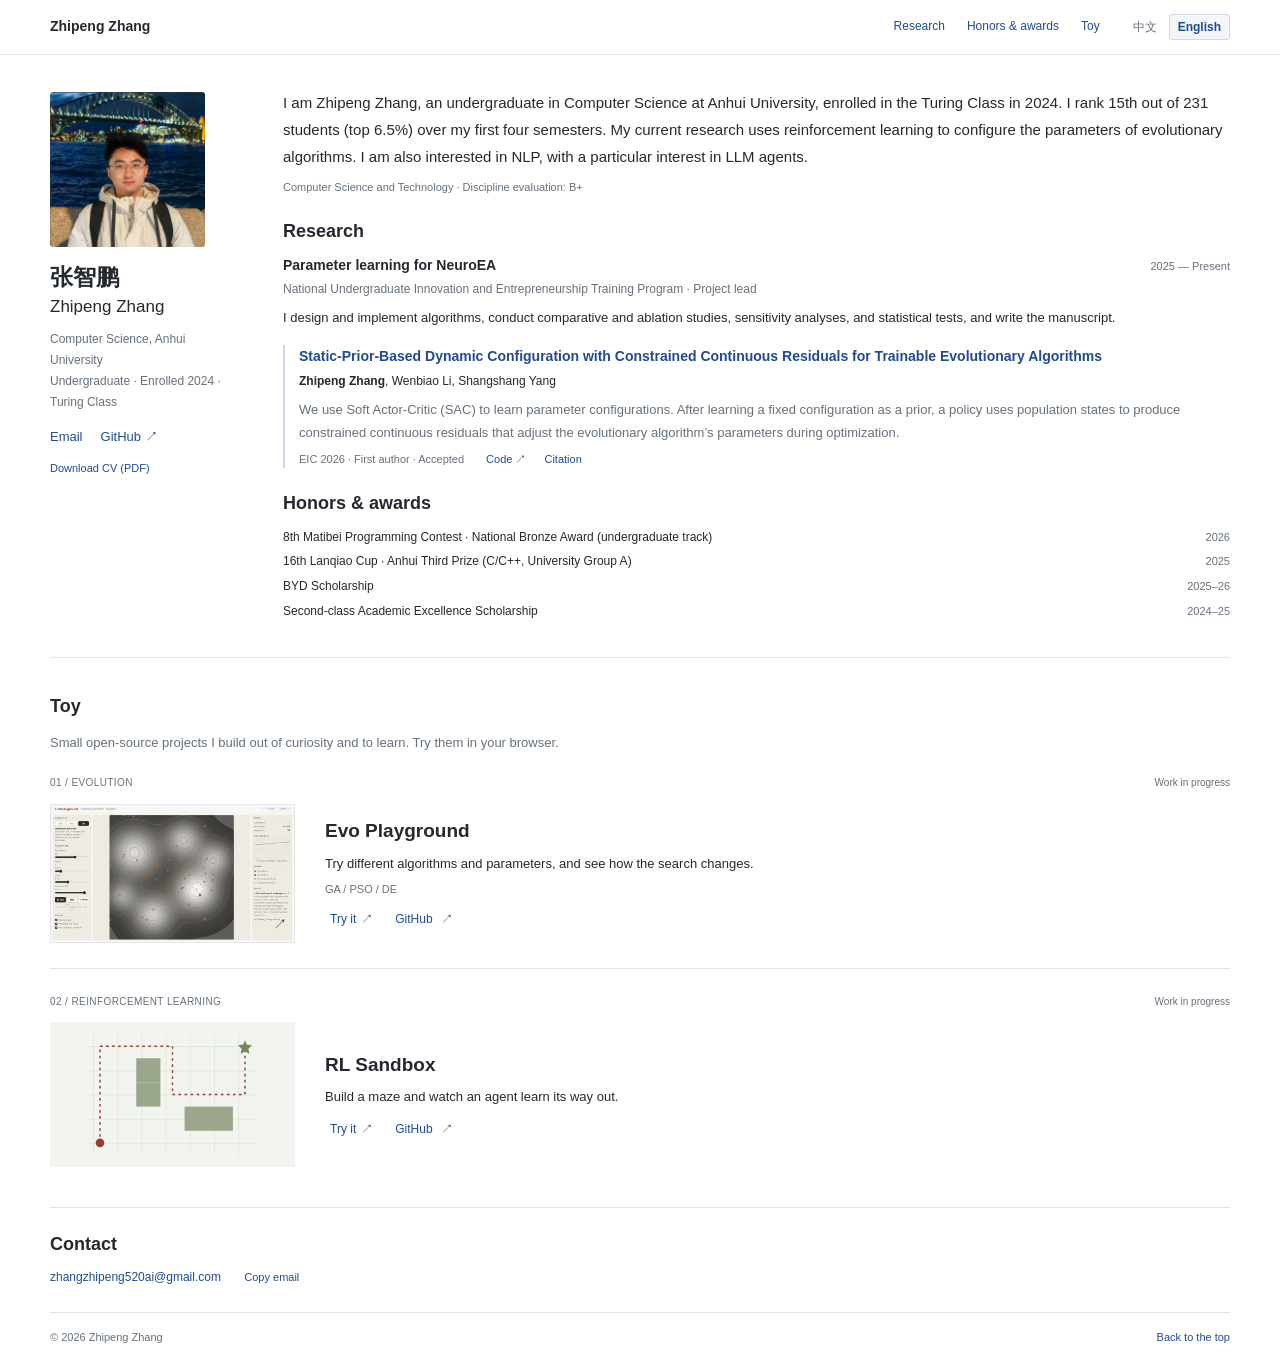
==== commit c9f34537: "Express NLP interest with a focus on LLM agents" ====
--- a/index.html
+++ b/index.html
@@ -12,9 +12,9 @@
   <meta property="og:type" content="website">
   <title>张智鹏 · Zhipeng Zhang</title>
   <link rel="icon" type="image/svg+xml" href="assets/favicon.svg">
-  <link rel="stylesheet" href="styles.css?v=20261019-interests">
-  <script src="content.js?v=20261019-interests" defer></script>
-  <script src="app.js?v=20261019-interests" defer></script>
+  <link rel="stylesheet" href="styles.css?v=20261019-interest-focus">
+  <script src="content.js?v=20261019-interest-focus" defer></script>
+  <script src="app.js?v=20261019-interest-focus" defer></script>
 </head>
 <body id="top">
 <a class="skip-link" href="#main" data-i18n="skip">跳到正文</a>
@@ -23,7 +23,7 @@
 <div class="academic-overview">
 <aside class="profile"><img src="assets/sydney.webp?v=3ae06d93da29" width="640" height="640" alt="张智鹏" class="portrait"><h1>张智鹏 <span>Zhipeng Zhang</span></h1><p data-i18n="profileRole">安徽大学 · 计算机科学与技术<br>2024 级本科生 · 图灵班</p><div class="profile-links"><a href="mailto:zhangzhipeng520ai@gmail.com">Email</a><a href="https://github.com/thinker-zzp" target="_blank" rel="noopener noreferrer">GitHub ↗</a></div><p class="cv-note"><a href="assets/cv.pdf" download="Zhipeng_Zhang_CV.pdf" data-i18n="cvDownload">下载简历（PDF）</a></p></aside>
 <div class="academic-content">
-<section id="about" aria-label="About"><p class="bio" data-i18n="compactBio">我是张智鹏，安徽大学计算机科学与技术专业 2024 级图灵班本科生，前四学期专业排名 15/231（前 6.5%）。我目前主要研究如何用强化学习为进化算法配置参数。此外，我还对 NLP、LLM 和 LLM Agents 感兴趣。</p><p class="minor" data-i18n="compactEducation">安徽大学计算机科学与技术学科评估 B+</p></section>
+<section id="about" aria-label="About"><p class="bio" data-i18n="compactBio">我是张智鹏，安徽大学计算机科学与技术专业 2024 级图灵班本科生，前四学期专业排名 15/231（前 6.5%）。我目前主要研究如何用强化学习为进化算法配置参数。此外，我还对 NLP 感兴趣，尤其关注 LLM Agents。</p><p class="minor" data-i18n="compactEducation">安徽大学计算机科学与技术学科评估 B+</p></section>
 <section id="research" class="chapter" aria-labelledby="research-title"><h2 id="research-title" data-i18n="researchTitle">科研经历</h2><div class="research-heading"><h3 data-i18n="projectTitle">类神经网络演化算法的参数学习研究</h3><span data-i18n="projectDate">2025 — 至今</span></div><p class="project-meta" data-i18n="projectDetail">国家级大学生创新创业训练计划项目 · 项目负责人</p><p data-i18n="compactResearch">我负责算法设计、实现与实验评估，开展对照与消融实验、参数敏感性分析及统计检验，并完成论文写作。</p>
 <article id="paper-eic" class="publication-note"><h3 class="paper-title">Static-Prior-Based Dynamic Configuration with Constrained Continuous Residuals for Trainable Evolutionary Algorithms</h3><p class="authors"><strong>Zhipeng Zhang</strong>, Wenbiao Li, Shangshang Yang</p><p class="paper-summary" data-i18n="paperSummary">使用 Soft Actor-Critic（SAC）学习参数配置：先学习固定参数作为先验，再根据种群状态输出受约束的连续残差，在运行中动态调整进化算法的参数。</p><div class="paper-bottom"><span class="paper-status" data-i18n="paperStatus">EIC 2026 · 第一作者 · 已录用</span><div class="publication-links"><a href="https://github.com/thinker-zzp/CCR-DC" target="_blank" rel="noopener noreferrer"><span data-i18n="paperCode">代码</span> ↗</a><button type="button" id="citation-open" data-i18n="citationButton">引用信息</button></div></div></article></section>
 <section id="journey" class="chapter" aria-labelledby="honors-title"><h2 id="honors-title" data-i18n="honorsTitle">荣誉与奖励</h2><ul class="compact-awards"><li><span data-i18n="awardMatibei">第八届码蹄杯程序设计大赛 · 国赛铜奖（本科院校赛道）</span><time>2026</time></li><li><span data-i18n="awardLanqiao">第十六届蓝桥杯 · 安徽赛区三等奖（C/C++ 大学 A 组）</span><time>2025</time></li><li><span data-i18n="awardByd">比亚迪奖学金</span><time>2025–26</time></li><li><span data-i18n="awardAcademic">学习优秀二等奖学金</span><time>2024–25</time></li></ul></section>
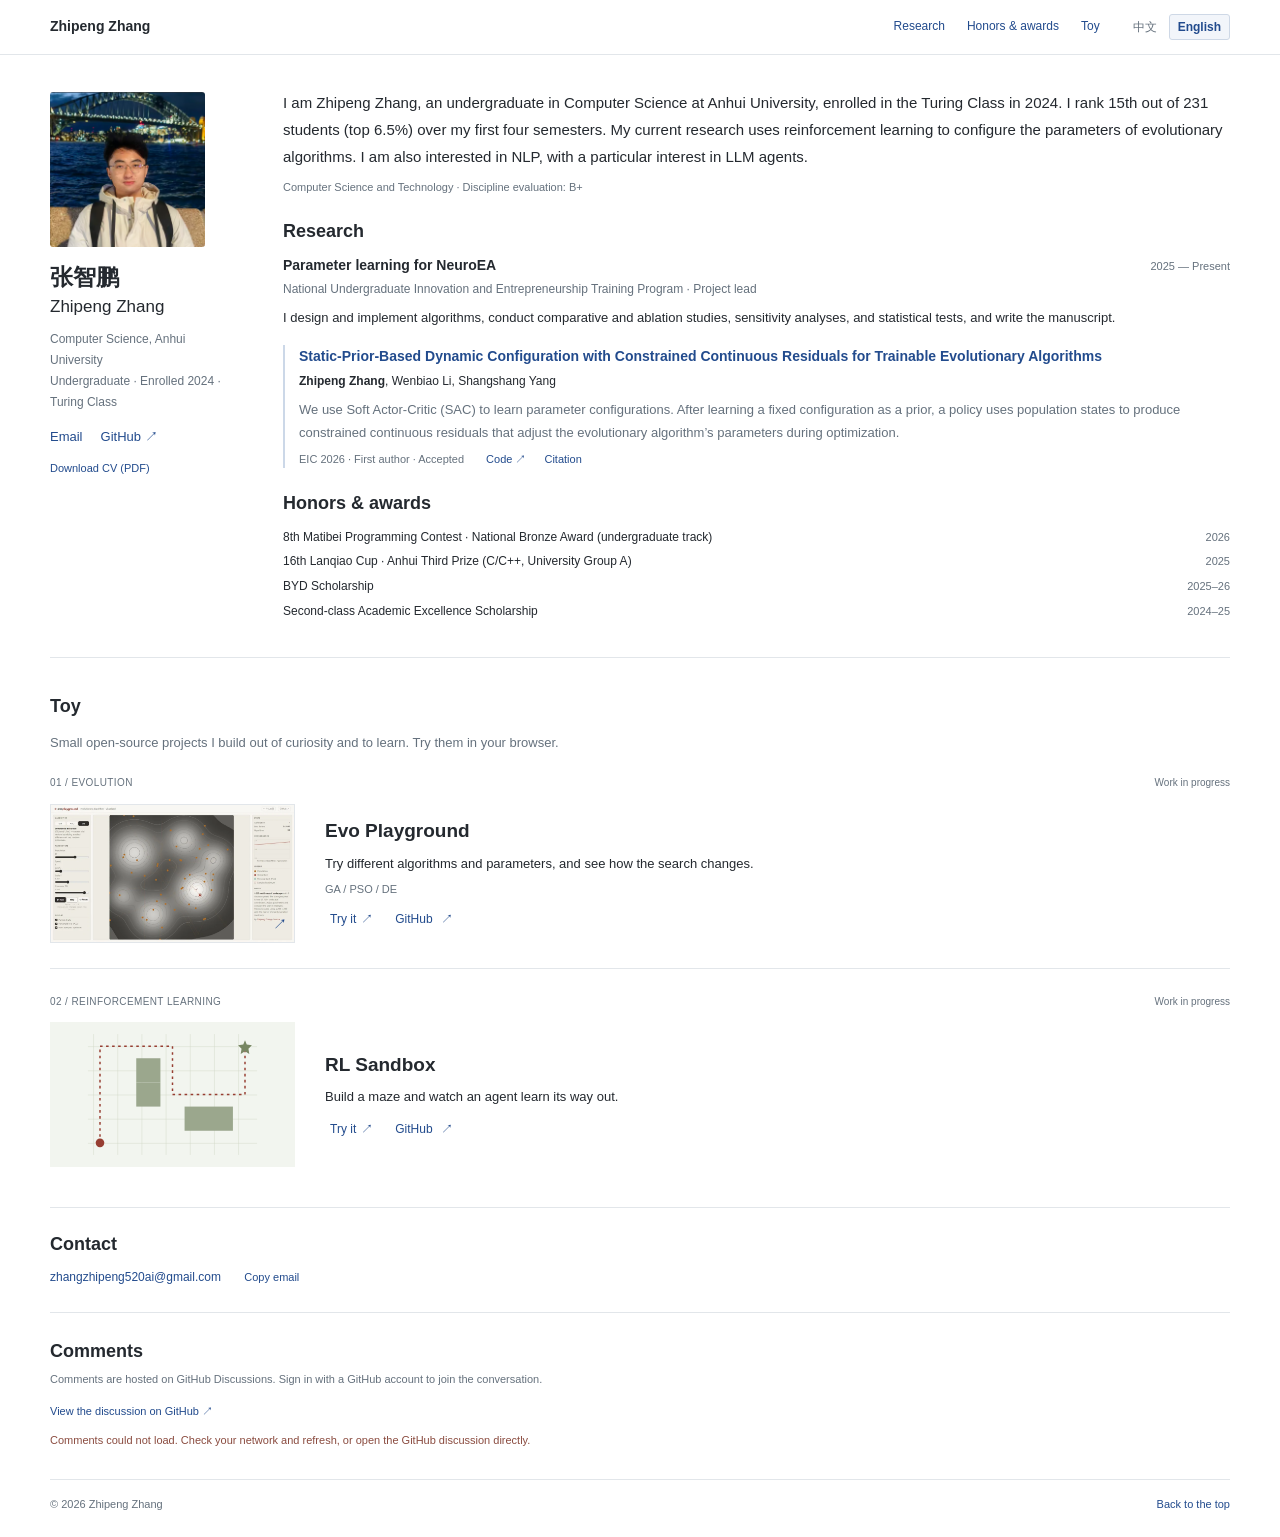
==== commit f15e27b3: "Add giscus comment section" ====
--- a/index.html
+++ b/index.html
@@ -4,7 +4,7 @@
   <meta charset="utf-8">
   <meta name="viewport" content="width=device-width, initial-scale=1">
   <meta name="referrer" content="no-referrer">
-  <meta http-equiv="Content-Security-Policy" content="default-src 'self'; script-src 'self'; style-src 'self'; img-src 'self' data:; font-src 'self'; connect-src 'none'; object-src 'none'; base-uri 'self'; form-action 'none'">
+  <meta http-equiv="Content-Security-Policy" content="default-src 'self'; script-src 'self' https://giscus.app; style-src 'self' https://giscus.app; img-src 'self' data:; font-src 'self'; connect-src 'none'; frame-src https://giscus.app; object-src 'none'; base-uri 'self'; form-action 'none'">
   <meta name="theme-color" content="#ffffff">
   <meta name="description" content="张智鹏，安徽大学计算机科学与技术专业本科生。研究兴趣为强化学习、进化计算与算法动态配置。">
   <meta property="og:title" content="张智鹏 · Zhipeng Zhang">
@@ -54,7 +54,14 @@
       </div>
     </section>
 
-<section id="contact"><h2 data-i18n="contactTitle">联系</h2><p><a href="mailto:zhangzhipeng520ai@gmail.com">zhangzhipeng520ai@gmail.com</a> <button type="button" id="copy-email" data-i18n="copyEmail">复制邮箱</button></p></section></main><footer class="site-footer page-shell">© <span data-current-year>2026</span> Zhipeng Zhang <a href="#top" data-i18n="backTop">回到开头</a></footer>  <dialog id="citation-dialog" aria-labelledby="citation-title"><div class="dialog-heading"><h2 id="citation-title" data-i18n="citationTitle">引用信息</h2><button id="citation-close" type="button" aria-label="关闭" data-i18n-aria="closeDialog">×</button></div><p class="citation-note" data-i18n="citationNote">论文已录用，卷页与 DOI 将在正式出版后补充。</p><pre id="citation-text" tabindex="0">Zhang, Z., Li, W., &amp; Yang, S. (2026). Static-Prior-Based Dynamic Configuration with Constrained Continuous Residuals for Trainable Evolutionary Algorithms. EIC 2026. Accepted.</pre><button class="solid-button" type="button" id="copy-citation" data-i18n="copyCitation">复制引用</button></dialog>
+<section id="contact"><h2 data-i18n="contactTitle">联系</h2><p><a href="mailto:zhangzhipeng520ai@gmail.com">zhangzhipeng520ai@gmail.com</a> <button type="button" id="copy-email" data-i18n="copyEmail">复制邮箱</button></p></section>
+<section id="comments" aria-labelledby="comments-title">
+  <h2 id="comments-title" data-i18n="commentsTitle">留言与讨论</h2>
+  <p class="comments-note" data-i18n="commentsNote">评论由 GitHub Discussions 提供，使用 GitHub 账号登录后即可留言。</p>
+  <p class="comments-fallback"><a href="https://github.com/thinker-zzp/thinker-zzp.github.io/discussions" target="_blank" rel="noopener noreferrer"><span data-i18n="commentsFallback">在 GitHub Discussions 中查看讨论</span> <span aria-hidden="true">↗</span></a></p>
+  <div class="giscus" id="giscus-comments"></div>
+  <p class="comments-status" id="comments-status" role="status" hidden data-i18n="commentsStatus">评论加载失败，请检查网络后刷新，或直接前往 GitHub 讨论区。</p>
+</section></main><footer class="site-footer page-shell">© <span data-current-year>2026</span> Zhipeng Zhang <a href="#top" data-i18n="backTop">回到开头</a></footer>  <dialog id="citation-dialog" aria-labelledby="citation-title"><div class="dialog-heading"><h2 id="citation-title" data-i18n="citationTitle">引用信息</h2><button id="citation-close" type="button" aria-label="关闭" data-i18n-aria="closeDialog">×</button></div><p class="citation-note" data-i18n="citationNote">论文已录用，卷页与 DOI 将在正式出版后补充。</p><pre id="citation-text" tabindex="0">Zhang, Z., Li, W., &amp; Yang, S. (2026). Static-Prior-Based Dynamic Configuration with Constrained Continuous Residuals for Trainable Evolutionary Algorithms. EIC 2026. Accepted.</pre><button class="solid-button" type="button" id="copy-citation" data-i18n="copyCitation">复制引用</button></dialog>
   <div class="toast" id="toast" role="status" aria-live="polite"></div>
 </body>
 </html>
--- a/styles.css
+++ b/styles.css
@@ -1,22 +1,33 @@
-:root{--ink:#24292f;--muted:#65717d;--accent:#224b8d;--line:#e2e6ea;--paper:#fff;--sans:Arial,"Microsoft YaHei","PingFang SC",sans-serif}*{box-sizing:border-box}html{scroll-behavior:smooth;scroll-padding-top:65px}body{margin:0;background:var(--paper);color:var(--ink);font:14px/1.65 var(--sans)}a{color:var(--accent);text-decoration:none}a:hover{text-decoration:underline}button{font:inherit;color:var(--accent);background:none;border:0;padding:0;cursor:pointer}button:hover{text-decoration:underline}a:focus-visible,button:focus-visible{outline:2px solid var(--accent);outline-offset:4px}h1,h2,h3,p,figure{margin:0}h2{font-size:18px;font-weight:600;line-height:1.4;margin-bottom:11px}h3{font-size:14px;font-weight:600;line-height:1.55}.page-shell,.header-inner{width:min(1180px,calc(100% - 72px));margin:auto}.site-header{border-bottom:1px solid var(--line);background:#fff}.header-inner{display:flex;align-items:center;gap:24px;min-height:54px}.wordmark{font-size:14px;color:var(--ink);font-weight:600}.top-nav{display:flex;gap:22px;margin-left:auto;font-size:12px}.language-switch{font-size:12px;color:var(--muted);white-space:nowrap}.language-switch .selected{color:var(--accent);font-weight:bold}.academic-overview{display:grid;grid-template-columns:185px minmax(0,1fr);gap:48px;padding:34px 0 35px;min-height:0}.profile{padding-top:3px}.portrait{width:155px;height:174px;object-fit:cover;object-position:58% 51%;border-radius:3px;display:block;margin-bottom:15px}.profile h1{font-size:23px;line-height:1.35;margin-bottom:10px}.profile h1 span{display:block;font-size:17px;font-weight:400;margin-top:3px}.profile p{font-size:12px;color:var(--muted);white-space:pre-line;line-height:1.75}.profile-links{display:flex;gap:18px;margin-top:13px;font-size:13px}.profile p.cv-note{margin-top:12px;font-size:11px}.bio{font-size:15px;line-height:1.8}.minor{font-size:11px;color:var(--muted);margin-top:8px}.academic-content .chapter{margin-top:23px}.research-heading{display:flex;justify-content:space-between;gap:20px;align-items:baseline}.research-heading>span{font-size:11px;white-space:nowrap;color:var(--muted)}.project-meta{color:var(--muted);font-size:12px;margin:3px 0 7px}#research>p:not(.project-meta){font-size:13px;line-height:1.75}.publication-note{margin-top:15px;padding-left:14px;border-left:2px solid #ccd8e8}.paper-title{font-size:14px;line-height:1.6;color:var(--accent);font-weight:600}.authors{font-size:12px;margin-top:5px}.paper-bottom{display:flex;align-items:center;flex-wrap:wrap;gap:8px 22px;margin-top:6px;font-size:11px}.paper-status{color:var(--muted)}.publication-links{display:flex;gap:18px}.publication-links button{font-size:11px}.compact-awards{margin:0;padding:0;list-style:none;font-size:12px;line-height:1.65}.compact-awards li{display:flex;justify-content:space-between;gap:18px;margin-top:5px}.compact-awards time{font-size:11px;color:var(--muted);white-space:nowrap}.chapter{scroll-margin-top:30px}#open-source{border-top:1px solid var(--line);padding:36px 0 40px}.chapter-label{margin-bottom:13px}.open-source-intro{font-size:13px;color:var(--muted);margin-bottom:22px}.chapter-content{min-width:0}.work-entry+.work-entry{border-top:1px solid var(--line);margin-top:25px;padding-top:25px}.work-kicker{display:flex;justify-content:space-between;color:var(--muted);font-size:10px;letter-spacing:.4px;margin-bottom:12px}.work-progress{letter-spacing:0}.playground-layout,.rl-game-layout{display:grid;grid-template-columns:245px minmax(0,1fr);gap:30px;align-items:center}.playground-preview{display:block;position:relative}.playground-preview img{display:block;width:100%;height:auto;border:1px solid var(--line)}.preview-arrow{position:absolute;right:8px;bottom:6px}.work-title{font-size:19px}.work-description{font-size:13px;margin-top:7px}.work-meta{font-size:11px;color:var(--muted);margin-top:6px}.work-links{display:flex;gap:22px;font-size:12px;margin-top:12px}.work-links span{margin-left:5px}.rl-preview{display:block;background:#f2f5ef}.rl-preview svg{display:block;width:100%;height:145px}.personal-chapter{padding:30px 0;border-top:1px solid var(--line)}.life-photo{display:flex;align-items:flex-end;gap:24px}.life-photo-frame{max-width:190px}.life-photo img{display:block;width:100%;height:auto;border-radius:3px}.life-photo time{font-size:11px;color:var(--muted)}.life-photo h3{font-size:17px;margin:6px 0}.life-photo figcaption p{font-size:12px;color:var(--muted)}#contact{padding:24px 0;border-top:1px solid var(--line)}#contact p{font-size:12px}#copy-email{margin-left:20px;font-size:11px}.site-footer{padding:15px 0 24px;font-size:11px;color:var(--muted);border-top:1px solid var(--line)}.site-footer>a{float:right}.skip-link{position:absolute;top:-60px;left:20px;padding:8px;background:white;z-index:3}.skip-link:focus{top:8px}dialog{border:1px solid var(--line);border-radius:4px;padding:25px;max-width:min(620px,90vw);color:var(--ink)}dialog::backdrop{background:#0005}.dialog-heading{display:flex;justify-content:space-between;gap:25px}.dialog-heading button{font-size:24px}.citation-note{font-size:12px;color:var(--muted);margin:10px 0}pre{font:12px/1.7 var(--sans);white-space:pre-wrap;overflow-wrap:anywhere}.solid-button{margin-top:15px}.toast{position:fixed;left:50%;bottom:24px;transform:translateX(-50%);background:#24292f;color:white;padding:9px 18px;font-size:12px;border-radius:3px;opacity:0;pointer-events:none}.toast.visible{opacity:1}html[lang="zh-CN"] .bio{font-size:15px;line-height:1.9}@media(min-width:900px) and (max-height:780px){.academic-overview{padding-top:23px;gap:40px}.academic-content .chapter{margin-top:17px}.bio{font-size:14px;line-height:1.7}h2{font-size:17px;margin-bottom:8px}.publication-note{margin-top:11px}.compact-awards li{margin-top:3px}}@media(max-width:760px){.page-shell,.header-inner{width:calc(100% - 36px)}.header-inner{gap:15px}.top-nav{gap:13px;font-size:11px}.wordmark{font-size:12px}.academic-overview{grid-template-columns:1fr;gap:24px;padding:27px 0;min-height:0}.profile{display:grid;grid-template-columns:100px 1fr;gap:0 20px}.portrait{width:100px;height:120px;grid-row:1/5;margin:0}.profile h1{font-size:21px;margin-bottom:5px}.profile h1 span{display:inline;font-size:15px;margin-left:8px}.profile p{font-size:11px}.profile-links{margin-top:7px;font-size:12px}.profile p.cv-note{margin-top:5px}.bio{font-size:14px}.academic-content .chapter{margin-top:23px}.playground-layout,.rl-game-layout{grid-template-columns:150px 1fr;gap:20px}.research-heading{gap:10px}.work-title{font-size:17px}.work-description{font-size:12px}}@media(max-width:420px){.top-nav a:nth-child(2){display:none}.playground-layout,.rl-game-layout{grid-template-columns:1fr}.playground-preview,.rl-preview{max-width:270px}.profile h1 span{display:block;margin-left:0}.profile{gap:0 15px}.compact-awards{font-size:11px}.bio{font-size:14px}.research-heading{flex-wrap:wrap;gap:2px}.research-heading>span{font-size:10px}}@media(prefers-reduced-motion:reduce){html{scroll-behavior:auto}}@media print{.site-header,#open-source,#life,#contact,.site-footer,dialog,.toast,.skip-link{display:none}.page-shell{width:100%}.academic-overview{min-height:0;padding:0;gap:25px;grid-template-columns:150px 1fr}.portrait{width:120px;height:140px}a{color:inherit}}
-
-/* Explicit language selection and the user-provided square portrait. */
-.language-switch{display:flex;gap:3px;align-items:center}.language-switch button{font-size:12px;color:var(--muted);padding:4px 8px;border:1px solid transparent;border-radius:3px;line-height:1.4}.language-switch button[aria-pressed="true"]{color:var(--accent);border-color:#ced8e6;background:#f2f5fa;font-weight:600}.portrait{height:155px;object-position:center}@media(max-width:760px){.portrait{height:100px}.language-switch button{font-size:11px;padding:4px 6px}.header-inner{gap:12px}.top-nav{gap:12px}}
-
-/* Let content determine section height; scale reading size on larger desktops. */
-@media(min-width:1600px){
-.page-shell,.header-inner{width:min(1280px,calc(100% - 112px))}
-.academic-overview{grid-template-columns:205px minmax(0,1fr);gap:56px;padding:42px 0 38px}
-.portrait{width:175px;height:175px}
-.bio,html[lang="zh-CN"] .bio{font-size:17px;line-height:1.85}
-.minor{font-size:12px}.profile p{font-size:13px}.profile h1{font-size:25px}
-h2{font-size:21px}h3{font-size:16px}
-.academic-content .chapter{margin-top:28px}
-#research>p:not(.project-meta){font-size:15px;line-height:1.8}
-.project-meta{font-size:13px}.paper-title{font-size:16px}.authors{font-size:13px}
-.paper-bottom,.publication-links button{font-size:12px}
-.compact-awards{font-size:14px}.compact-awards li{margin-top:7px}
-.compact-awards time{font-size:12px}.top-nav{font-size:13px}
-}
-
-.paper-summary{font-size:13px;line-height:1.75;color:var(--muted);margin-top:7px}@media(min-width:1600px){.paper-summary{font-size:14px}}
+:root{--ink:#24292f;--muted:#65717d;--accent:#224b8d;--line:#e2e6ea;--paper:#fff;--sans:Arial,"Microsoft YaHei","PingFang SC",sans-serif}*{box-sizing:border-box}html{scroll-behavior:smooth;scroll-padding-top:65px}body{margin:0;background:var(--paper);color:var(--ink);font:14px/1.65 var(--sans)}a{color:var(--accent);text-decoration:none}a:hover{text-decoration:underline}button{font:inherit;color:var(--accent);background:none;border:0;padding:0;cursor:pointer}button:hover{text-decoration:underline}a:focus-visible,button:focus-visible{outline:2px solid var(--accent);outline-offset:4px}h1,h2,h3,p,figure{margin:0}h2{font-size:18px;font-weight:600;line-height:1.4;margin-bottom:11px}h3{font-size:14px;font-weight:600;line-height:1.55}.page-shell,.header-inner{width:min(1180px,calc(100% - 72px));margin:auto}.site-header{border-bottom:1px solid var(--line);background:#fff}.header-inner{display:flex;align-items:center;gap:24px;min-height:54px}.wordmark{font-size:14px;color:var(--ink);font-weight:600}.top-nav{display:flex;gap:22px;margin-left:auto;font-size:12px}.language-switch{font-size:12px;color:var(--muted);white-space:nowrap}.language-switch .selected{color:var(--accent);font-weight:bold}.academic-overview{display:grid;grid-template-columns:185px minmax(0,1fr);gap:48px;padding:34px 0 35px;min-height:0}.profile{padding-top:3px}.portrait{width:155px;height:174px;object-fit:cover;object-position:58% 51%;border-radius:3px;display:block;margin-bottom:15px}.profile h1{font-size:23px;line-height:1.35;margin-bottom:10px}.profile h1 span{display:block;font-size:17px;font-weight:400;margin-top:3px}.profile p{font-size:12px;color:var(--muted);white-space:pre-line;line-height:1.75}.profile-links{display:flex;gap:18px;margin-top:13px;font-size:13px}.profile p.cv-note{margin-top:12px;font-size:11px}.bio{font-size:15px;line-height:1.8}.minor{font-size:11px;color:var(--muted);margin-top:8px}.academic-content .chapter{margin-top:23px}.research-heading{display:flex;justify-content:space-between;gap:20px;align-items:baseline}.research-heading>span{font-size:11px;white-space:nowrap;color:var(--muted)}.project-meta{color:var(--muted);font-size:12px;margin:3px 0 7px}#research>p:not(.project-meta){font-size:13px;line-height:1.75}.publication-note{margin-top:15px;padding-left:14px;border-left:2px solid #ccd8e8}.paper-title{font-size:14px;line-height:1.6;color:var(--accent);font-weight:600}.authors{font-size:12px;margin-top:5px}.paper-bottom{display:flex;align-items:center;flex-wrap:wrap;gap:8px 22px;margin-top:6px;font-size:11px}.paper-status{color:var(--muted)}.publication-links{display:flex;gap:18px}.publication-links button{font-size:11px}.compact-awards{margin:0;padding:0;list-style:none;font-size:12px;line-height:1.65}.compact-awards li{display:flex;justify-content:space-between;gap:18px;margin-top:5px}.compact-awards time{font-size:11px;color:var(--muted);white-space:nowrap}.chapter{scroll-margin-top:30px}#open-source{border-top:1px solid var(--line);padding:36px 0 40px}.chapter-label{margin-bottom:13px}.open-source-intro{font-size:13px;color:var(--muted);margin-bottom:22px}.chapter-content{min-width:0}.work-entry+.work-entry{border-top:1px solid var(--line);margin-top:25px;padding-top:25px}.work-kicker{display:flex;justify-content:space-between;color:var(--muted);font-size:10px;letter-spacing:.4px;margin-bottom:12px}.work-progress{letter-spacing:0}.playground-layout,.rl-game-layout{display:grid;grid-template-columns:245px minmax(0,1fr);gap:30px;align-items:center}.playground-preview{display:block;position:relative}.playground-preview img{display:block;width:100%;height:auto;border:1px solid var(--line)}.preview-arrow{position:absolute;right:8px;bottom:6px}.work-title{font-size:19px}.work-description{font-size:13px;margin-top:7px}.work-meta{font-size:11px;color:var(--muted);margin-top:6px}.work-links{display:flex;gap:22px;font-size:12px;margin-top:12px}.work-links span{margin-left:5px}.rl-preview{display:block;background:#f2f5ef}.rl-preview svg{display:block;width:100%;height:145px}.personal-chapter{padding:30px 0;border-top:1px solid var(--line)}.life-photo{display:flex;align-items:flex-end;gap:24px}.life-photo-frame{max-width:190px}.life-photo img{display:block;width:100%;height:auto;border-radius:3px}.life-photo time{font-size:11px;color:var(--muted)}.life-photo h3{font-size:17px;margin:6px 0}.life-photo figcaption p{font-size:12px;color:var(--muted)}#contact{padding:24px 0;border-top:1px solid var(--line)}#contact p{font-size:12px}#copy-email{margin-left:20px;font-size:11px}.site-footer{padding:15px 0 24px;font-size:11px;color:var(--muted);border-top:1px solid var(--line)}.site-footer>a{float:right}.skip-link{position:absolute;top:-60px;left:20px;padding:8px;background:white;z-index:3}.skip-link:focus{top:8px}dialog{border:1px solid var(--line);border-radius:4px;padding:25px;max-width:min(620px,90vw);color:var(--ink)}dialog::backdrop{background:#0005}.dialog-heading{display:flex;justify-content:space-between;gap:25px}.dialog-heading button{font-size:24px}.citation-note{font-size:12px;color:var(--muted);margin:10px 0}pre{font:12px/1.7 var(--sans);white-space:pre-wrap;overflow-wrap:anywhere}.solid-button{margin-top:15px}.toast{position:fixed;left:50%;bottom:24px;transform:translateX(-50%);background:#24292f;color:white;padding:9px 18px;font-size:12px;border-radius:3px;opacity:0;pointer-events:none}.toast.visible{opacity:1}html[lang="zh-CN"] .bio{font-size:15px;line-height:1.9}@media(min-width:900px) and (max-height:780px){.academic-overview{padding-top:23px;gap:40px}.academic-content .chapter{margin-top:17px}.bio{font-size:14px;line-height:1.7}h2{font-size:17px;margin-bottom:8px}.publication-note{margin-top:11px}.compact-awards li{margin-top:3px}}@media(max-width:760px){.page-shell,.header-inner{width:calc(100% - 36px)}.header-inner{gap:15px}.top-nav{gap:13px;font-size:11px}.wordmark{font-size:12px}.academic-overview{grid-template-columns:1fr;gap:24px;padding:27px 0;min-height:0}.profile{display:grid;grid-template-columns:100px 1fr;gap:0 20px}.portrait{width:100px;height:120px;grid-row:1/5;margin:0}.profile h1{font-size:21px;margin-bottom:5px}.profile h1 span{display:inline;font-size:15px;margin-left:8px}.profile p{font-size:11px}.profile-links{margin-top:7px;font-size:12px}.profile p.cv-note{margin-top:5px}.bio{font-size:14px}.academic-content .chapter{margin-top:23px}.playground-layout,.rl-game-layout{grid-template-columns:150px 1fr;gap:20px}.research-heading{gap:10px}.work-title{font-size:17px}.work-description{font-size:12px}}@media(max-width:420px){.top-nav a:nth-child(2){display:none}.playground-layout,.rl-game-layout{grid-template-columns:1fr}.playground-preview,.rl-preview{max-width:270px}.profile h1 span{display:block;margin-left:0}.profile{gap:0 15px}.compact-awards{font-size:11px}.bio{font-size:14px}.research-heading{flex-wrap:wrap;gap:2px}.research-heading>span{font-size:10px}}@media(prefers-reduced-motion:reduce){html{scroll-behavior:auto}}@media print{.site-header,#open-source,#life,#contact,#comments,.site-footer,dialog,.toast,.skip-link{display:none}.page-shell{width:100%}.academic-overview{min-height:0;padding:0;gap:25px;grid-template-columns:150px 1fr}.portrait{width:120px;height:140px}a{color:inherit}}
+
+/* Explicit language selection and the user-provided square portrait. */
+.language-switch{display:flex;gap:3px;align-items:center}.language-switch button{font-size:12px;color:var(--muted);padding:4px 8px;border:1px solid transparent;border-radius:3px;line-height:1.4}.language-switch button[aria-pressed="true"]{color:var(--accent);border-color:#ced8e6;background:#f2f5fa;font-weight:600}.portrait{height:155px;object-position:center}@media(max-width:760px){.portrait{height:100px}.language-switch button{font-size:11px;padding:4px 6px}.header-inner{gap:12px}.top-nav{gap:12px}}
+
+/* Let content determine section height; scale reading size on larger desktops. */
+@media(min-width:1600px){
+.page-shell,.header-inner{width:min(1280px,calc(100% - 112px))}
+.academic-overview{grid-template-columns:205px minmax(0,1fr);gap:56px;padding:42px 0 38px}
+.portrait{width:175px;height:175px}
+.bio,html[lang="zh-CN"] .bio{font-size:17px;line-height:1.85}
+.minor{font-size:12px}.profile p{font-size:13px}.profile h1{font-size:25px}
+h2{font-size:21px}h3{font-size:16px}
+.academic-content .chapter{margin-top:28px}
+#research>p:not(.project-meta){font-size:15px;line-height:1.8}
+.project-meta{font-size:13px}.paper-title{font-size:16px}.authors{font-size:13px}
+.paper-bottom,.publication-links button{font-size:12px}
+.compact-awards{font-size:14px}.compact-awards li{margin-top:7px}
+.compact-awards time{font-size:12px}.top-nav{font-size:13px}
+}
+
+.paper-summary{font-size:13px;line-height:1.75;color:var(--muted);margin-top:7px}@media(min-width:1600px){.paper-summary{font-size:14px}}
+
+/* GitHub Discussions comments via giscus; the widget is mounted on demand. */
+#comments{padding:26px 0 30px;border-top:1px solid var(--line);scroll-margin-top:30px}
+#comments h2{font-size:18px;margin-bottom:6px}
+.comments-note{font-size:11px;color:var(--muted);margin-bottom:14px}
+.giscus{min-height:0}
+.giscus iframe{width:100%;border:0;min-height:150px}
+.giscus-unavailable{display:none}
+.comments-fallback{font-size:11px;color:var(--muted);margin:0 0 10px}
+.comments-status{font-size:11px;color:#8a4b3f;margin-top:8px}
+@media(min-width:1600px){#comments h2{font-size:21px}.comments-note,.comments-fallback{font-size:12px}}
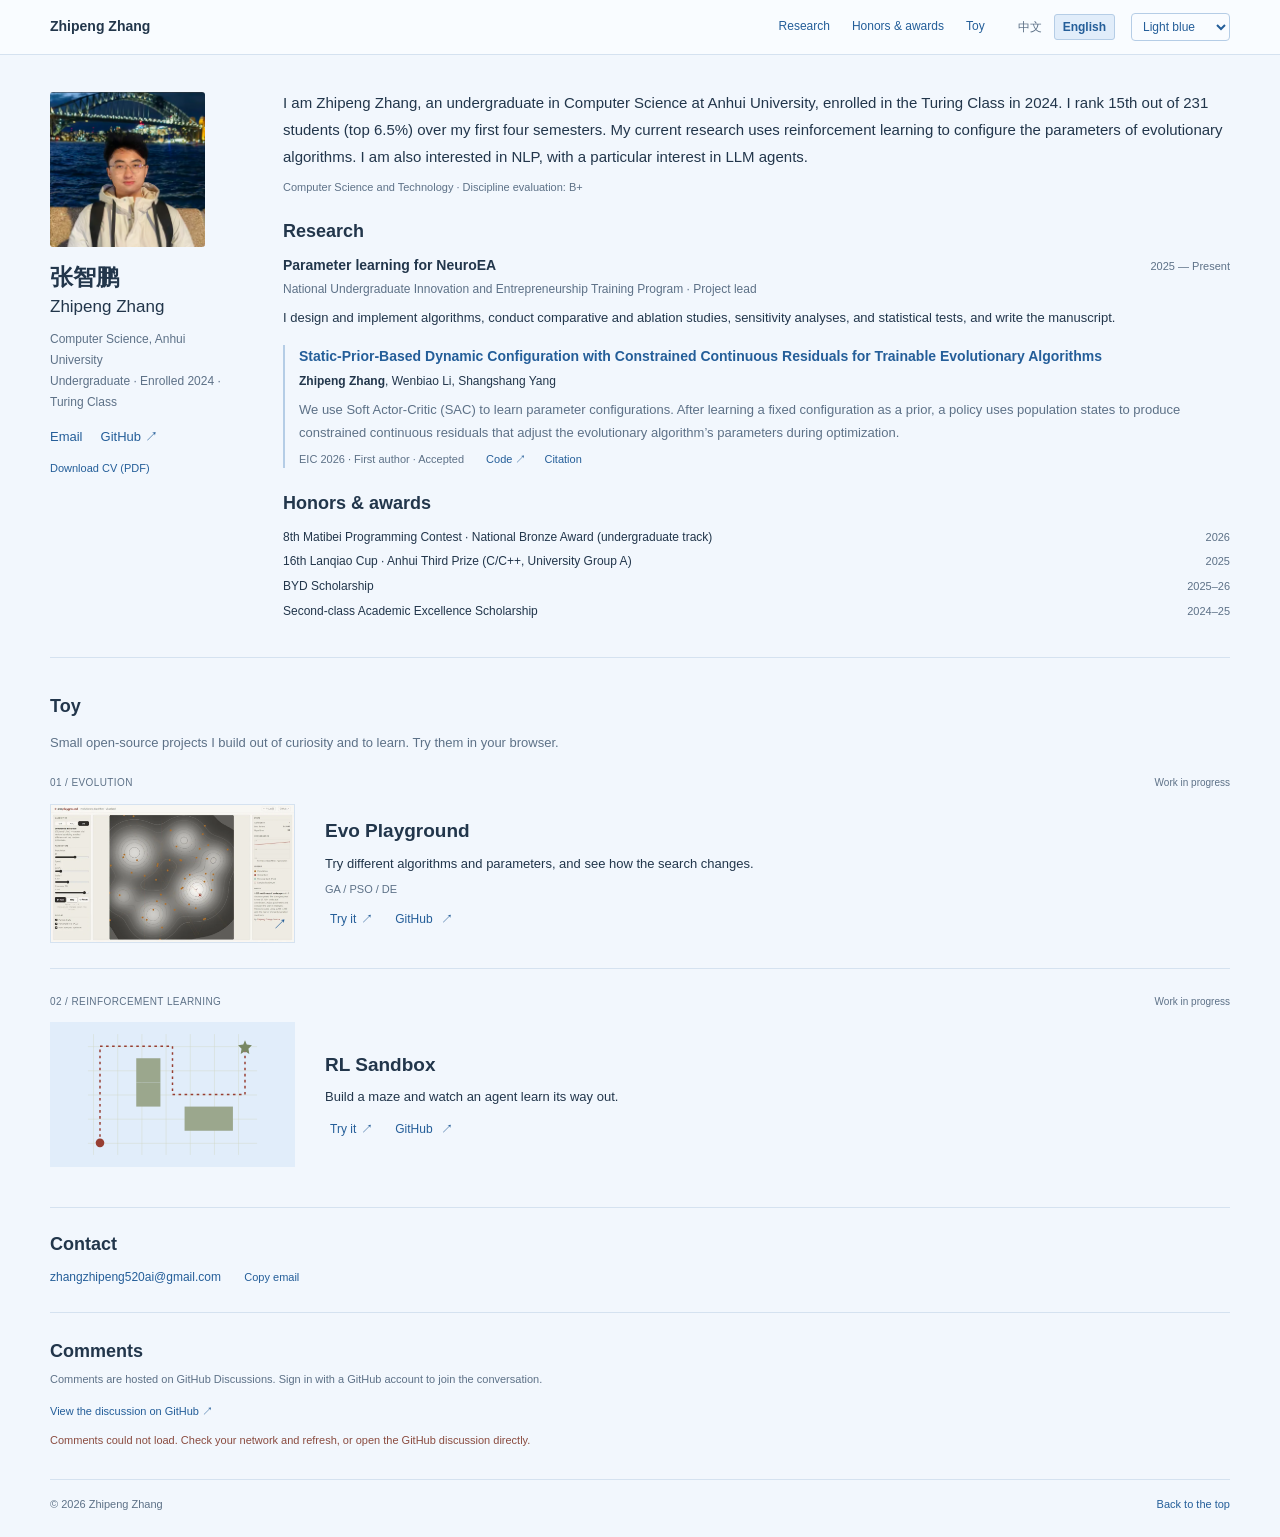
==== commit 5daec997: "Add light blue default and switchable warm theme" ====
--- a/index.html
+++ b/index.html
@@ -1,24 +1,24 @@
 <!doctype html>
-<html lang="zh-CN">
+<html lang="zh-CN" data-theme="blue">
 <head>
   <meta charset="utf-8">
   <meta name="viewport" content="width=device-width, initial-scale=1">
   <meta name="referrer" content="no-referrer">
   <meta http-equiv="Content-Security-Policy" content="default-src 'self'; script-src 'self' https://giscus.app; style-src 'self' https://giscus.app; img-src 'self' data:; font-src 'self'; connect-src 'none'; frame-src https://giscus.app; object-src 'none'; base-uri 'self'; form-action 'none'">
-  <meta name="theme-color" content="#ffffff">
+  <meta name="theme-color" content="#f2f7fd">
   <meta name="description" content="张智鹏，安徽大学计算机科学与技术专业本科生。研究兴趣为强化学习、进化计算与算法动态配置。">
   <meta property="og:title" content="张智鹏 · Zhipeng Zhang">
   <meta property="og:description" content="安徽大学本科生。强化学习、进化计算与算法动态配置。">
   <meta property="og:type" content="website">
   <title>张智鹏 · Zhipeng Zhang</title>
   <link rel="icon" type="image/svg+xml" href="assets/favicon.svg">
-  <link rel="stylesheet" href="styles.css?v=20261019-interest-focus">
-  <script src="content.js?v=20261019-interest-focus" defer></script>
-  <script src="app.js?v=20261019-interest-focus" defer></script>
+  <link rel="stylesheet" href="styles.css?v=20261020-themes">
+  <script src="content.js?v=20261020-themes" defer></script>
+  <script src="app.js?v=20261020-themes" defer></script>
 </head>
 <body id="top">
 <a class="skip-link" href="#main" data-i18n="skip">跳到正文</a>
-<header class="site-header"><div class="header-inner"><a href="#top" class="wordmark">Zhipeng Zhang</a><nav class="top-nav" aria-label="主导航" data-i18n-aria="navLabel"><a href="#research" data-i18n="navResearch">研究</a><a href="#journey" data-i18n="honorsTitle">荣誉与奖励</a><a href="#open-source" data-i18n="navOpenSource">Toy</a></nav><div class="language-switch" role="group" aria-label="语言 / Language"><button id="lang-zh" type="button" aria-pressed="false" lang="zh-CN">中文</button><button id="lang-en" type="button" aria-pressed="false" lang="en">English</button></div></div></header>
+<header class="site-header"><div class="header-inner"><a href="#top" class="wordmark">Zhipeng Zhang</a><nav class="top-nav" aria-label="主导航" data-i18n-aria="navLabel"><a href="#research" data-i18n="navResearch">研究</a><a href="#journey" data-i18n="honorsTitle">荣誉与奖励</a><a href="#open-source" data-i18n="navOpenSource">Toy</a></nav><div class="appearance-controls"><div class="language-switch" role="group" aria-label="语言 / Language"><button id="lang-zh" type="button" aria-pressed="false" lang="zh-CN">中文</button><button id="lang-en" type="button" aria-pressed="false" lang="en">English</button></div><select id="theme-select" class="theme-select" aria-label="配色主题" data-i18n-aria="themeLabel"><option value="blue" data-i18n="themeBlue">浅蓝</option><option value="warm" data-i18n="themeWarm">暖白</option></select></div></div></header>
 <main id="main" class="page-shell">
 <div class="academic-overview">
 <aside class="profile"><img src="assets/sydney.webp?v=3ae06d93da29" width="640" height="640" alt="张智鹏" class="portrait"><h1>张智鹏 <span>Zhipeng Zhang</span></h1><p data-i18n="profileRole">安徽大学 · 计算机科学与技术<br>2024 级本科生 · 图灵班</p><div class="profile-links"><a href="mailto:zhangzhipeng520ai@gmail.com">Email</a><a href="https://github.com/thinker-zzp" target="_blank" rel="noopener noreferrer">GitHub ↗</a></div><p class="cv-note"><a href="assets/cv.pdf" download="Zhipeng_Zhang_CV.pdf" data-i18n="cvDownload">下载简历（PDF）</a></p></aside>
--- a/styles.css
+++ b/styles.css
@@ -1,33 +1,48 @@
-:root{--ink:#24292f;--muted:#65717d;--accent:#224b8d;--line:#e2e6ea;--paper:#fff;--sans:Arial,"Microsoft YaHei","PingFang SC",sans-serif}*{box-sizing:border-box}html{scroll-behavior:smooth;scroll-padding-top:65px}body{margin:0;background:var(--paper);color:var(--ink);font:14px/1.65 var(--sans)}a{color:var(--accent);text-decoration:none}a:hover{text-decoration:underline}button{font:inherit;color:var(--accent);background:none;border:0;padding:0;cursor:pointer}button:hover{text-decoration:underline}a:focus-visible,button:focus-visible{outline:2px solid var(--accent);outline-offset:4px}h1,h2,h3,p,figure{margin:0}h2{font-size:18px;font-weight:600;line-height:1.4;margin-bottom:11px}h3{font-size:14px;font-weight:600;line-height:1.55}.page-shell,.header-inner{width:min(1180px,calc(100% - 72px));margin:auto}.site-header{border-bottom:1px solid var(--line);background:#fff}.header-inner{display:flex;align-items:center;gap:24px;min-height:54px}.wordmark{font-size:14px;color:var(--ink);font-weight:600}.top-nav{display:flex;gap:22px;margin-left:auto;font-size:12px}.language-switch{font-size:12px;color:var(--muted);white-space:nowrap}.language-switch .selected{color:var(--accent);font-weight:bold}.academic-overview{display:grid;grid-template-columns:185px minmax(0,1fr);gap:48px;padding:34px 0 35px;min-height:0}.profile{padding-top:3px}.portrait{width:155px;height:174px;object-fit:cover;object-position:58% 51%;border-radius:3px;display:block;margin-bottom:15px}.profile h1{font-size:23px;line-height:1.35;margin-bottom:10px}.profile h1 span{display:block;font-size:17px;font-weight:400;margin-top:3px}.profile p{font-size:12px;color:var(--muted);white-space:pre-line;line-height:1.75}.profile-links{display:flex;gap:18px;margin-top:13px;font-size:13px}.profile p.cv-note{margin-top:12px;font-size:11px}.bio{font-size:15px;line-height:1.8}.minor{font-size:11px;color:var(--muted);margin-top:8px}.academic-content .chapter{margin-top:23px}.research-heading{display:flex;justify-content:space-between;gap:20px;align-items:baseline}.research-heading>span{font-size:11px;white-space:nowrap;color:var(--muted)}.project-meta{color:var(--muted);font-size:12px;margin:3px 0 7px}#research>p:not(.project-meta){font-size:13px;line-height:1.75}.publication-note{margin-top:15px;padding-left:14px;border-left:2px solid #ccd8e8}.paper-title{font-size:14px;line-height:1.6;color:var(--accent);font-weight:600}.authors{font-size:12px;margin-top:5px}.paper-bottom{display:flex;align-items:center;flex-wrap:wrap;gap:8px 22px;margin-top:6px;font-size:11px}.paper-status{color:var(--muted)}.publication-links{display:flex;gap:18px}.publication-links button{font-size:11px}.compact-awards{margin:0;padding:0;list-style:none;font-size:12px;line-height:1.65}.compact-awards li{display:flex;justify-content:space-between;gap:18px;margin-top:5px}.compact-awards time{font-size:11px;color:var(--muted);white-space:nowrap}.chapter{scroll-margin-top:30px}#open-source{border-top:1px solid var(--line);padding:36px 0 40px}.chapter-label{margin-bottom:13px}.open-source-intro{font-size:13px;color:var(--muted);margin-bottom:22px}.chapter-content{min-width:0}.work-entry+.work-entry{border-top:1px solid var(--line);margin-top:25px;padding-top:25px}.work-kicker{display:flex;justify-content:space-between;color:var(--muted);font-size:10px;letter-spacing:.4px;margin-bottom:12px}.work-progress{letter-spacing:0}.playground-layout,.rl-game-layout{display:grid;grid-template-columns:245px minmax(0,1fr);gap:30px;align-items:center}.playground-preview{display:block;position:relative}.playground-preview img{display:block;width:100%;height:auto;border:1px solid var(--line)}.preview-arrow{position:absolute;right:8px;bottom:6px}.work-title{font-size:19px}.work-description{font-size:13px;margin-top:7px}.work-meta{font-size:11px;color:var(--muted);margin-top:6px}.work-links{display:flex;gap:22px;font-size:12px;margin-top:12px}.work-links span{margin-left:5px}.rl-preview{display:block;background:#f2f5ef}.rl-preview svg{display:block;width:100%;height:145px}.personal-chapter{padding:30px 0;border-top:1px solid var(--line)}.life-photo{display:flex;align-items:flex-end;gap:24px}.life-photo-frame{max-width:190px}.life-photo img{display:block;width:100%;height:auto;border-radius:3px}.life-photo time{font-size:11px;color:var(--muted)}.life-photo h3{font-size:17px;margin:6px 0}.life-photo figcaption p{font-size:12px;color:var(--muted)}#contact{padding:24px 0;border-top:1px solid var(--line)}#contact p{font-size:12px}#copy-email{margin-left:20px;font-size:11px}.site-footer{padding:15px 0 24px;font-size:11px;color:var(--muted);border-top:1px solid var(--line)}.site-footer>a{float:right}.skip-link{position:absolute;top:-60px;left:20px;padding:8px;background:white;z-index:3}.skip-link:focus{top:8px}dialog{border:1px solid var(--line);border-radius:4px;padding:25px;max-width:min(620px,90vw);color:var(--ink)}dialog::backdrop{background:#0005}.dialog-heading{display:flex;justify-content:space-between;gap:25px}.dialog-heading button{font-size:24px}.citation-note{font-size:12px;color:var(--muted);margin:10px 0}pre{font:12px/1.7 var(--sans);white-space:pre-wrap;overflow-wrap:anywhere}.solid-button{margin-top:15px}.toast{position:fixed;left:50%;bottom:24px;transform:translateX(-50%);background:#24292f;color:white;padding:9px 18px;font-size:12px;border-radius:3px;opacity:0;pointer-events:none}.toast.visible{opacity:1}html[lang="zh-CN"] .bio{font-size:15px;line-height:1.9}@media(min-width:900px) and (max-height:780px){.academic-overview{padding-top:23px;gap:40px}.academic-content .chapter{margin-top:17px}.bio{font-size:14px;line-height:1.7}h2{font-size:17px;margin-bottom:8px}.publication-note{margin-top:11px}.compact-awards li{margin-top:3px}}@media(max-width:760px){.page-shell,.header-inner{width:calc(100% - 36px)}.header-inner{gap:15px}.top-nav{gap:13px;font-size:11px}.wordmark{font-size:12px}.academic-overview{grid-template-columns:1fr;gap:24px;padding:27px 0;min-height:0}.profile{display:grid;grid-template-columns:100px 1fr;gap:0 20px}.portrait{width:100px;height:120px;grid-row:1/5;margin:0}.profile h1{font-size:21px;margin-bottom:5px}.profile h1 span{display:inline;font-size:15px;margin-left:8px}.profile p{font-size:11px}.profile-links{margin-top:7px;font-size:12px}.profile p.cv-note{margin-top:5px}.bio{font-size:14px}.academic-content .chapter{margin-top:23px}.playground-layout,.rl-game-layout{grid-template-columns:150px 1fr;gap:20px}.research-heading{gap:10px}.work-title{font-size:17px}.work-description{font-size:12px}}@media(max-width:420px){.top-nav a:nth-child(2){display:none}.playground-layout,.rl-game-layout{grid-template-columns:1fr}.playground-preview,.rl-preview{max-width:270px}.profile h1 span{display:block;margin-left:0}.profile{gap:0 15px}.compact-awards{font-size:11px}.bio{font-size:14px}.research-heading{flex-wrap:wrap;gap:2px}.research-heading>span{font-size:10px}}@media(prefers-reduced-motion:reduce){html{scroll-behavior:auto}}@media print{.site-header,#open-source,#life,#contact,#comments,.site-footer,dialog,.toast,.skip-link{display:none}.page-shell{width:100%}.academic-overview{min-height:0;padding:0;gap:25px;grid-template-columns:150px 1fr}.portrait{width:120px;height:140px}a{color:inherit}}
-
-/* Explicit language selection and the user-provided square portrait. */
-.language-switch{display:flex;gap:3px;align-items:center}.language-switch button{font-size:12px;color:var(--muted);padding:4px 8px;border:1px solid transparent;border-radius:3px;line-height:1.4}.language-switch button[aria-pressed="true"]{color:var(--accent);border-color:#ced8e6;background:#f2f5fa;font-weight:600}.portrait{height:155px;object-position:center}@media(max-width:760px){.portrait{height:100px}.language-switch button{font-size:11px;padding:4px 6px}.header-inner{gap:12px}.top-nav{gap:12px}}
-
-/* Let content determine section height; scale reading size on larger desktops. */
-@media(min-width:1600px){
-.page-shell,.header-inner{width:min(1280px,calc(100% - 112px))}
-.academic-overview{grid-template-columns:205px minmax(0,1fr);gap:56px;padding:42px 0 38px}
-.portrait{width:175px;height:175px}
-.bio,html[lang="zh-CN"] .bio{font-size:17px;line-height:1.85}
-.minor{font-size:12px}.profile p{font-size:13px}.profile h1{font-size:25px}
-h2{font-size:21px}h3{font-size:16px}
-.academic-content .chapter{margin-top:28px}
-#research>p:not(.project-meta){font-size:15px;line-height:1.8}
-.project-meta{font-size:13px}.paper-title{font-size:16px}.authors{font-size:13px}
-.paper-bottom,.publication-links button{font-size:12px}
-.compact-awards{font-size:14px}.compact-awards li{margin-top:7px}
-.compact-awards time{font-size:12px}.top-nav{font-size:13px}
-}
-
-.paper-summary{font-size:13px;line-height:1.75;color:var(--muted);margin-top:7px}@media(min-width:1600px){.paper-summary{font-size:14px}}
-
-/* GitHub Discussions comments via giscus; the widget is mounted on demand. */
-#comments{padding:26px 0 30px;border-top:1px solid var(--line);scroll-margin-top:30px}
-#comments h2{font-size:18px;margin-bottom:6px}
-.comments-note{font-size:11px;color:var(--muted);margin-bottom:14px}
-.giscus{min-height:0}
-.giscus iframe{width:100%;border:0;min-height:150px}
-.giscus-unavailable{display:none}
-.comments-fallback{font-size:11px;color:var(--muted);margin:0 0 10px}
-.comments-status{font-size:11px;color:#8a4b3f;margin-top:8px}
-@media(min-width:1600px){#comments h2{font-size:21px}.comments-note,.comments-fallback{font-size:12px}}
+:root{--ink:#24292f;--muted:#65717d;--accent:#224b8d;--line:#e2e6ea;--paper:#fff;--sans:Arial,"Microsoft YaHei","PingFang SC",sans-serif}*{box-sizing:border-box}html{scroll-behavior:smooth;scroll-padding-top:65px}body{margin:0;background:var(--paper);color:var(--ink);font:14px/1.65 var(--sans)}a{color:var(--accent);text-decoration:none}a:hover{text-decoration:underline}button{font:inherit;color:var(--accent);background:none;border:0;padding:0;cursor:pointer}button:hover{text-decoration:underline}a:focus-visible,button:focus-visible{outline:2px solid var(--accent);outline-offset:4px}h1,h2,h3,p,figure{margin:0}h2{font-size:18px;font-weight:600;line-height:1.4;margin-bottom:11px}h3{font-size:14px;font-weight:600;line-height:1.55}.page-shell,.header-inner{width:min(1180px,calc(100% - 72px));margin:auto}.site-header{border-bottom:1px solid var(--line);background:#fff}.header-inner{display:flex;align-items:center;gap:24px;min-height:54px}.wordmark{font-size:14px;color:var(--ink);font-weight:600}.top-nav{display:flex;gap:22px;margin-left:auto;font-size:12px}.language-switch{font-size:12px;color:var(--muted);white-space:nowrap}.language-switch .selected{color:var(--accent);font-weight:bold}.academic-overview{display:grid;grid-template-columns:185px minmax(0,1fr);gap:48px;padding:34px 0 35px;min-height:0}.profile{padding-top:3px}.portrait{width:155px;height:174px;object-fit:cover;object-position:58% 51%;border-radius:3px;display:block;margin-bottom:15px}.profile h1{font-size:23px;line-height:1.35;margin-bottom:10px}.profile h1 span{display:block;font-size:17px;font-weight:400;margin-top:3px}.profile p{font-size:12px;color:var(--muted);white-space:pre-line;line-height:1.75}.profile-links{display:flex;gap:18px;margin-top:13px;font-size:13px}.profile p.cv-note{margin-top:12px;font-size:11px}.bio{font-size:15px;line-height:1.8}.minor{font-size:11px;color:var(--muted);margin-top:8px}.academic-content .chapter{margin-top:23px}.research-heading{display:flex;justify-content:space-between;gap:20px;align-items:baseline}.research-heading>span{font-size:11px;white-space:nowrap;color:var(--muted)}.project-meta{color:var(--muted);font-size:12px;margin:3px 0 7px}#research>p:not(.project-meta){font-size:13px;line-height:1.75}.publication-note{margin-top:15px;padding-left:14px;border-left:2px solid #ccd8e8}.paper-title{font-size:14px;line-height:1.6;color:var(--accent);font-weight:600}.authors{font-size:12px;margin-top:5px}.paper-bottom{display:flex;align-items:center;flex-wrap:wrap;gap:8px 22px;margin-top:6px;font-size:11px}.paper-status{color:var(--muted)}.publication-links{display:flex;gap:18px}.publication-links button{font-size:11px}.compact-awards{margin:0;padding:0;list-style:none;font-size:12px;line-height:1.65}.compact-awards li{display:flex;justify-content:space-between;gap:18px;margin-top:5px}.compact-awards time{font-size:11px;color:var(--muted);white-space:nowrap}.chapter{scroll-margin-top:30px}#open-source{border-top:1px solid var(--line);padding:36px 0 40px}.chapter-label{margin-bottom:13px}.open-source-intro{font-size:13px;color:var(--muted);margin-bottom:22px}.chapter-content{min-width:0}.work-entry+.work-entry{border-top:1px solid var(--line);margin-top:25px;padding-top:25px}.work-kicker{display:flex;justify-content:space-between;color:var(--muted);font-size:10px;letter-spacing:.4px;margin-bottom:12px}.work-progress{letter-spacing:0}.playground-layout,.rl-game-layout{display:grid;grid-template-columns:245px minmax(0,1fr);gap:30px;align-items:center}.playground-preview{display:block;position:relative}.playground-preview img{display:block;width:100%;height:auto;border:1px solid var(--line)}.preview-arrow{position:absolute;right:8px;bottom:6px}.work-title{font-size:19px}.work-description{font-size:13px;margin-top:7px}.work-meta{font-size:11px;color:var(--muted);margin-top:6px}.work-links{display:flex;gap:22px;font-size:12px;margin-top:12px}.work-links span{margin-left:5px}.rl-preview{display:block;background:#f2f5ef}.rl-preview svg{display:block;width:100%;height:145px}.personal-chapter{padding:30px 0;border-top:1px solid var(--line)}.life-photo{display:flex;align-items:flex-end;gap:24px}.life-photo-frame{max-width:190px}.life-photo img{display:block;width:100%;height:auto;border-radius:3px}.life-photo time{font-size:11px;color:var(--muted)}.life-photo h3{font-size:17px;margin:6px 0}.life-photo figcaption p{font-size:12px;color:var(--muted)}#contact{padding:24px 0;border-top:1px solid var(--line)}#contact p{font-size:12px}#copy-email{margin-left:20px;font-size:11px}.site-footer{padding:15px 0 24px;font-size:11px;color:var(--muted);border-top:1px solid var(--line)}.site-footer>a{float:right}.skip-link{position:absolute;top:-60px;left:20px;padding:8px;background:white;z-index:3}.skip-link:focus{top:8px}dialog{border:1px solid var(--line);border-radius:4px;padding:25px;max-width:min(620px,90vw);color:var(--ink)}dialog::backdrop{background:#0005}.dialog-heading{display:flex;justify-content:space-between;gap:25px}.dialog-heading button{font-size:24px}.citation-note{font-size:12px;color:var(--muted);margin:10px 0}pre{font:12px/1.7 var(--sans);white-space:pre-wrap;overflow-wrap:anywhere}.solid-button{margin-top:15px}.toast{position:fixed;left:50%;bottom:24px;transform:translateX(-50%);background:#24292f;color:white;padding:9px 18px;font-size:12px;border-radius:3px;opacity:0;pointer-events:none}.toast.visible{opacity:1}html[lang="zh-CN"] .bio{font-size:15px;line-height:1.9}@media(min-width:900px) and (max-height:780px){.academic-overview{padding-top:23px;gap:40px}.academic-content .chapter{margin-top:17px}.bio{font-size:14px;line-height:1.7}h2{font-size:17px;margin-bottom:8px}.publication-note{margin-top:11px}.compact-awards li{margin-top:3px}}@media(max-width:760px){.page-shell,.header-inner{width:calc(100% - 36px)}.header-inner{gap:15px}.top-nav{gap:13px;font-size:11px}.wordmark{font-size:12px}.academic-overview{grid-template-columns:1fr;gap:24px;padding:27px 0;min-height:0}.profile{display:grid;grid-template-columns:100px 1fr;gap:0 20px}.portrait{width:100px;height:120px;grid-row:1/5;margin:0}.profile h1{font-size:21px;margin-bottom:5px}.profile h1 span{display:inline;font-size:15px;margin-left:8px}.profile p{font-size:11px}.profile-links{margin-top:7px;font-size:12px}.profile p.cv-note{margin-top:5px}.bio{font-size:14px}.academic-content .chapter{margin-top:23px}.playground-layout,.rl-game-layout{grid-template-columns:150px 1fr;gap:20px}.research-heading{gap:10px}.work-title{font-size:17px}.work-description{font-size:12px}}@media(max-width:420px){.top-nav a:nth-child(2){display:none}.playground-layout,.rl-game-layout{grid-template-columns:1fr}.playground-preview,.rl-preview{max-width:270px}.profile h1 span{display:block;margin-left:0}.profile{gap:0 15px}.compact-awards{font-size:11px}.bio{font-size:14px}.research-heading{flex-wrap:wrap;gap:2px}.research-heading>span{font-size:10px}}@media(prefers-reduced-motion:reduce){html{scroll-behavior:auto}}@media print{.site-header,#open-source,#life,#contact,#comments,.site-footer,dialog,.toast,.skip-link{display:none}.page-shell{width:100%}.academic-overview{min-height:0;padding:0;gap:25px;grid-template-columns:150px 1fr}.portrait{width:120px;height:140px}a{color:inherit}}
+
+/* Explicit language selection and the user-provided square portrait. */
+.language-switch{display:flex;gap:3px;align-items:center}.language-switch button{font-size:12px;color:var(--muted);padding:4px 8px;border:1px solid transparent;border-radius:3px;line-height:1.4}.language-switch button[aria-pressed="true"]{color:var(--accent);border-color:#ced8e6;background:#f2f5fa;font-weight:600}.portrait{height:155px;object-position:center}@media(max-width:760px){.portrait{height:100px}.language-switch button{font-size:11px;padding:4px 6px}.header-inner{gap:12px}.top-nav{gap:12px}}
+
+/* Let content determine section height; scale reading size on larger desktops. */
+@media(min-width:1600px){
+.page-shell,.header-inner{width:min(1280px,calc(100% - 112px))}
+.academic-overview{grid-template-columns:205px minmax(0,1fr);gap:56px;padding:42px 0 38px}
+.portrait{width:175px;height:175px}
+.bio,html[lang="zh-CN"] .bio{font-size:17px;line-height:1.85}
+.minor{font-size:12px}.profile p{font-size:13px}.profile h1{font-size:25px}
+h2{font-size:21px}h3{font-size:16px}
+.academic-content .chapter{margin-top:28px}
+#research>p:not(.project-meta){font-size:15px;line-height:1.8}
+.project-meta{font-size:13px}.paper-title{font-size:16px}.authors{font-size:13px}
+.paper-bottom,.publication-links button{font-size:12px}
+.compact-awards{font-size:14px}.compact-awards li{margin-top:7px}
+.compact-awards time{font-size:12px}.top-nav{font-size:13px}
+}
+
+.paper-summary{font-size:13px;line-height:1.75;color:var(--muted);margin-top:7px}@media(min-width:1600px){.paper-summary{font-size:14px}}
+
+/* GitHub Discussions comments via giscus; the widget is mounted on demand. */
+#comments{padding:26px 0 30px;border-top:1px solid var(--line);scroll-margin-top:30px}
+#comments h2{font-size:18px;margin-bottom:6px}
+.comments-note{font-size:11px;color:var(--muted);margin-bottom:14px}
+.giscus{min-height:0}
+.giscus iframe{width:100%;border:0;min-height:150px}
+.giscus-unavailable{display:none}
+.comments-fallback{font-size:11px;color:var(--muted);margin:0 0 10px}
+.comments-status{font-size:11px;color:#8a4b3f;margin-top:8px}
+@media(min-width:1600px){#comments h2{font-size:21px}.comments-note,.comments-fallback{font-size:12px}}
+
+/* Light palettes share the same layout and reading contrast. */
+:root{--paper:#f2f7fd;--surface:#f9fcff;--ink:#22364b;--muted:#5d7187;--accent:#245e99;--line:#d5e2f0;--selection:#e1edfa;--selection-line:#b5cde6}
+:root[data-theme="warm"]{--paper:#faf7f0;--surface:#fffdf8;--ink:#343530;--muted:#71746a;--accent:#396181;--line:#e1dfd3;--selection:#ece9df;--selection-line:#d1cebf}
+.site-header{background:var(--surface)}
+.publication-note{border-left-color:var(--selection-line)}
+.language-switch button[aria-pressed="true"]{background:var(--selection);border-color:var(--selection-line)}
+.appearance-controls{display:flex;align-items:center;gap:16px}
+.theme-select{font:12px var(--sans);color:var(--accent);background:var(--surface);border:1px solid var(--selection-line);border-radius:4px;padding:5px 7px;cursor:pointer;max-width:110px}
+.theme-select:focus-visible{outline:2px solid var(--accent);outline-offset:3px}
+.rl-preview{background:var(--selection)}
+dialog{background:var(--surface)}
+::selection{background:var(--selection-line)}
+@media(max-width:600px){.header-inner{flex-wrap:wrap;padding:9px 0;gap:7px 12px}.top-nav{margin-left:auto}.appearance-controls{flex-basis:100%;justify-content:flex-end;gap:13px}.theme-select{font-size:11px;padding:4px 6px}}
+@media print{:root,:root[data-theme="warm"]{--paper:white;--ink:#222;--muted:#555;--line:#ddd}}
